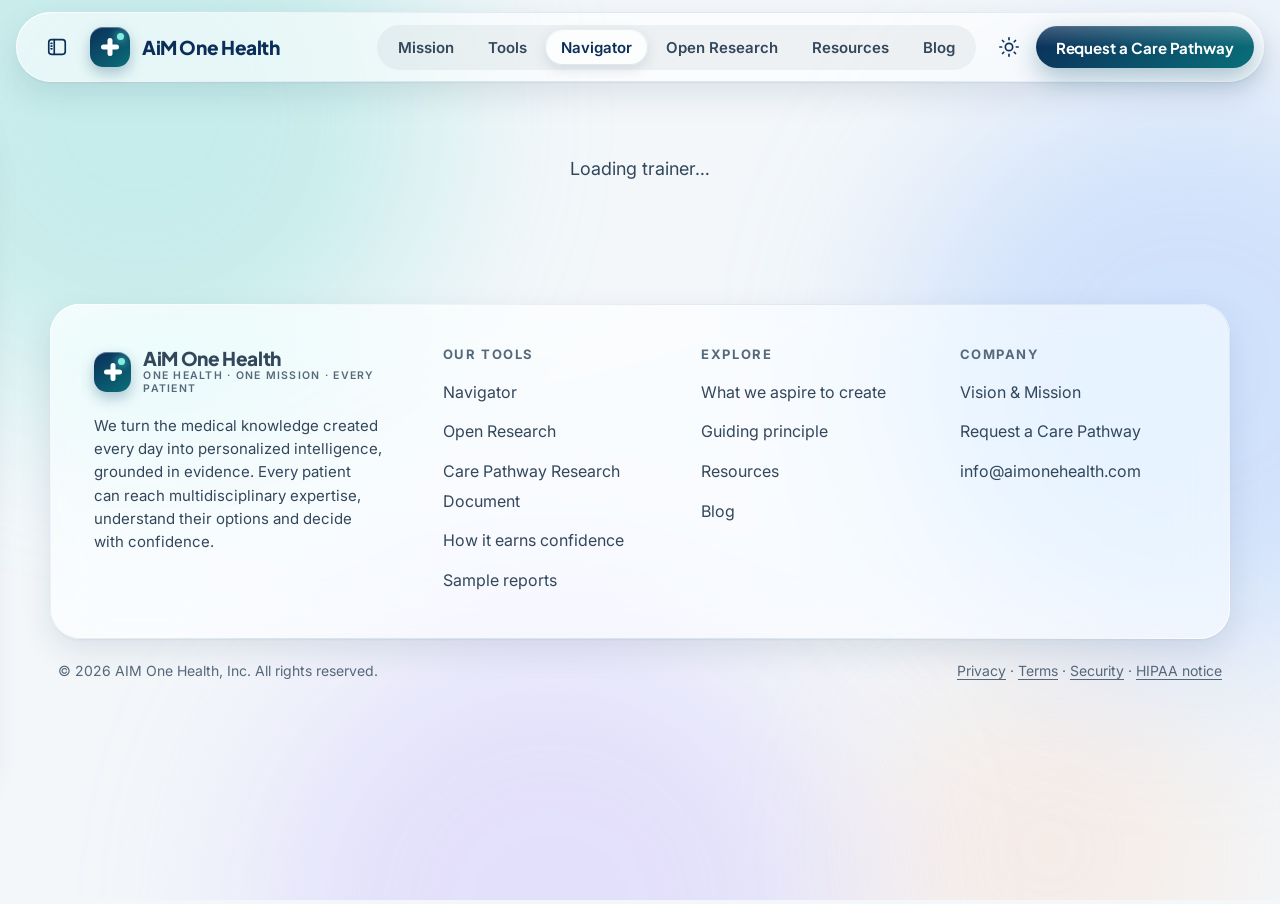
==== trainer.html @ f2af55df "AiM One Health Navigator web app (published build) 62 interactive teaching guides, including a type " ====
<!doctype html>
<html lang="en">
<head>
<meta charset="utf-8">
<meta name="viewport" content="width=device-width, initial-scale=1, viewport-fit=cover">
<link rel="manifest" href="manifest.webmanifest">
<meta name="theme-color" content="#0b2e59">
<meta name="apple-mobile-web-app-capable" content="yes">
<meta name="mobile-web-app-capable" content="yes">
<meta name="apple-mobile-web-app-title" content="AiM">
<meta name="apple-mobile-web-app-status-bar-style" content="default">
<link rel="apple-touch-icon" href="icons/icon-180.png">
<title>Trainer · Oncology Navigator · AiM One Health</title>
<link rel="preconnect" href="https://fonts.googleapis.com"><link rel="preconnect" href="https://fonts.gstatic.com" crossorigin>
<link href="https://fonts.googleapis.com/css2?family=Inter:wght@400;500;600;700&family=Plus+Jakarta+Sans:wght@600;700;800&display=swap" rel="stylesheet">
<link rel="stylesheet" href="site.css">
<script src="flip.js"></script>
<script src="alerts.js"></script>
<style>.t-hero{padding: clamp(44px,6vw,80px) 0 24px}.t-hero h1{font-size: clamp(32px,4.6vw,54px);margin: 14px 0 12px;max-width: 24ch}.t-theme{font: 600 clamp(17px,1.6vw,20px)/1.45 var(--font-head);color: var(--accent)}.t-meta{display: flex;flex-wrap: wrap;gap: 8px;margin-top: 18px}.t-meta .badge{max-width: 100%;white-space: normal;line-height: 1.35;overflow-wrap: anywhere}.t-meta .badge.std{text-transform: none;letter-spacing: 0;font-weight: 600}.t-top{display: grid;grid-template-columns: minmax(0,1fr) auto;gap: 24px;align-items: end}.t-actions{display: flex;flex-wrap: wrap;gap: 10px}.viewsw{display: inline-flex;padding: 4px;border-radius: 999px;background: rgb(13 40 70 / .06)}:root[data-theme='night'] .viewsw{background: rgb(255 255 255 / .06)}.viewsw button{border: 0;cursor: pointer;padding: 10px 18px;border-radius: 999px;font: 600 14.5px/1 var(--font-body);color: var(--ink-2);background: transparent}.viewsw button.on{background: var(--glass-strong);color: var(--brand);box-shadow: var(--shadow),inset 0 1px 0 var(--glass-edge-1)}.t-sec{padding: 0 0 clamp(36px,5vw,56px);scroll-margin-top: 90px}.t-sec>h2{font-size: clamp(25px,2.6vw,32px);margin: 8px 0 8px}.t-sec>.muted{margin-bottom: 18px}.t-nav{position: sticky;top: 92px;z-index: 6;display: flex;gap: 6px;overflow-x: auto;padding: 8px;border-radius: 999px;margin-bottom: 30px;scrollbar-width: none}.t-nav::-webkit-scrollbar{display: none}.t-nav a{flex: none;padding: 9px 16px;border-radius: 999px;font: 600 14.5px/1 var(--font-body);color: var(--ink-2);text-decoration: none}.t-nav a:hover,.t-nav a.on{background: var(--glass-strong);color: var(--brand)}.journey{display: grid;grid-template-columns: repeat(auto-fit,minmax(190px,1fr));gap: 12px}.journey .tile{padding: 20px}.journey .tile b.n{font: 800 13px/1 var(--font-head);color: var(--accent);letter-spacing: .08em;text-transform: uppercase}.journey .tile h3{font-size: 18px}.journey .tile p{font-size: 15px}.wizard{display: grid;grid-template-columns: 260px minmax(0,1fr);gap: 20px}.steps{display: grid;gap: 6px;align-content: start;padding: 12px;border-radius: 24px}.steps button{display: flex;gap: 12px;align-items: center;text-align: left;border: 0;cursor: pointer;padding: 12px 14px;border-radius: 14px;font: 600 15px/1.3 var(--font-body);color: var(--ink-2);background: transparent}.steps button i{flex: none;width: 26px;height: 26px;border-radius: 50%;display: grid;place-items: center;font: 800 12px/1 var(--font-head);font-style: normal;color: var(--accent);background: color-mix(in srgb,var(--accent) 12%,transparent)}.steps button.on{background: var(--glass-strong);color: var(--brand);box-shadow: inset 0 0 0 1px var(--glass-edge-2)}.steps button.on i{color: #fff;background: linear-gradient(135deg,#0b2e59,#0a6f79)}.step-panel{padding: clamp(22px,3vw,32px);border-radius: 26px}.step-panel h3{font-size: 22px;margin-bottom: 4px}.t-fields{display: grid;gap: 20px;margin-top: 18px}.fq label.lbl{display: flex;justify-content: space-between;gap: 10px;font: 600 15.5px/1.3 var(--font-body);color: var(--ink)}.fq label.lbl output{color: var(--accent);font-variant-numeric: tabular-nums}.fq .help{margin-top: 6px;font-size: 14px;color: var(--ink-3);line-height: 1.5}.fq input[type=range]{width: 100%;margin-top: 10px;accent-color: var(--accent)}.seg{display: flex;flex-wrap: wrap;gap: 8px;margin-top: 10px}.seg button{border: 0;cursor: pointer;padding: 9px 14px;border-radius: 12px;font: 600 14px/1.2 var(--font-body);color: var(--ink-2);background: var(--glass-strong);box-shadow: inset 0 0 0 1px var(--glass-edge-2)}.seg button.on{color: #fff;background: var(--brand);box-shadow: none}:root[data-theme='night'] .seg button.on{color: #03141c;background: var(--accent)}.fq select.input{margin-top: 10px}.step-foot{display: flex;justify-content: space-between;gap: 10px;margin-top: 24px}.tabs2{display: flex;flex-wrap: wrap;gap: 8px;margin-bottom: 16px}.legend{display: flex;flex-wrap: wrap;gap: 14px;font-size: 14px;color: var(--ink-2);margin-bottom: 14px}.opts{display: grid;grid-template-columns: repeat(auto-fill,minmax(min(340px,100%),1fr));gap: 14px}.opt{display: flex;flex-direction: column;gap: 10px;padding: 22px;border-radius: 22px}.opt.no{opacity: .55}.opt .head{display: flex;justify-content: space-between;gap: 10px;align-items: flex-start}.opt h3{font-size: 18.5px;line-height: 1.3}.fit{flex: none;font: 700 12px/1 var(--font-body);padding: 6px 10px;border-radius: 999px;white-space: nowrap}.fit.yes{color: var(--ok);background: color-mix(in srgb,var(--ok) 13%,transparent)}.fit.no{color: var(--warm);background: color-mix(in srgb,var(--warm) 12%,transparent)}.fit.maybe{color: var(--ink-2);background: rgb(13 40 70 / .07)}.kv{display: grid;grid-template-columns: auto 1fr;gap: 6px 14px;font-size: 14.5px}.kv dt{color: var(--ink-3);font-weight: 600}.kv dd{margin: 0;color: var(--ink)}.burden{display: inline-flex;gap: 3px;vertical-align: middle}.burden i{width: 9px;height: 9px;border-radius: 50%;background: rgb(13 40 70 / .12)}:root[data-theme='night'] .burden i{background: rgb(255 255 255 / .14)}.burden i.on{background: var(--warm)}.drugs{display: flex;flex-wrap: wrap;gap: 6px}.drugs span{font-size: 12.5px;font-weight: 600;padding: 4px 9px;border-radius: 8px;background: color-mix(in srgb,var(--accent-2) 10%,transparent);color: var(--accent-2)}.outcome{padding: 10px 12px;border-radius: 12px;font-size: 14.5px;background: color-mix(in srgb,var(--accent) 7%,transparent)}.outcome b{color: var(--brand)}.rule{font: 500 12.5px/1.4 ui-monospace,Consolas,monospace;color: var(--ink-3);word-break: break-word}body.patient-view .clin-only{display: none}body:not(.patient-view) .pat-only{display: none}.ms .card ul{margin: 10px 0 0;padding-left: 20px;color: var(--ink-2);font-size: 15px}.ms .card li + li{margin-top: 4px}.ms .when{font: 700 12.5px/1 var(--font-body);letter-spacing: .08em;text-transform: uppercase;color: var(--accent);margin-bottom: 6px;display: block}.trials{display: grid;grid-template-columns: repeat(auto-fill,minmax(min(300px,100%),1fr));gap: 14px}.trial{padding: 20px;border-radius: 20px;display: flex;flex-direction: column;gap: 8px}.trial h3{font-size: 17px;line-height: 1.3}.trial a{font-weight: 700;font-size: 14.5px}.lists{display: grid;grid-template-columns: 1fr 1fr;gap: 16px}.lists .glass{padding: 24px;border-radius: 24px}.lists ol,.lists ul{margin: 12px 0 0;padding-left: 20px;color: var(--ink-2);font-size: 15px}.lists li + li{margin-top: 8px}.lib-tools{display: flex;flex-wrap: wrap;gap: 10px;align-items: center;margin-bottom: 14px}.lib-tools .search{flex: 1;min-width: min(260px,100%)}.lib{display: grid;gap: 8px}.lib a{display: flex;gap: 14px;align-items: baseline;padding: 12px 16px;border-radius: 14px;text-decoration: none;color: var(--ink);background: var(--glass);box-shadow: inset 0 0 0 1px var(--glass-edge-2);font-size: 15px}.lib a span{flex: 0 1 auto;max-width: 34%;font-size: 12px;font-weight: 700;color: var(--ink-3);min-width: 74px;text-transform: uppercase;letter-spacing: .04em;overflow-wrap: anywhere}.t-sec,.opt,.trial,.ms .card,.lists .glass,.step-panel{min-width: 0;overflow-wrap: anywhere}.opt .head h3{min-width: 0}#app{overflow-wrap: anywhere}.t-line{display: flex;align-items: center;gap: 10px;margin-top: 16px;font-size: 14.5px;font-weight: 600;color: var(--ink-2)}.ok-dot{flex: none;width: 9px;height: 9px;border-radius: 50%;background: var(--ok);box-shadow: 0 0 0 4px color-mix(in srgb,var(--ok) 16%,transparent)}.t-disc{margin-top: 6px;font-size: 13.5px;color: var(--ink-3)}.t-actions{display: grid;gap: 10px;justify-items: end}.todo-top{display: flex;flex-wrap: wrap;align-items: center;justify-content: space-between;gap: 14px 28px;margin-bottom: 18px}.todo-top p{margin: 0;flex: 1 1 420px}.todo-prog{display: flex;align-items: center;gap: 12px;font: 600 14px/1 var(--font-body);color: var(--ink-2)}.todo-prog .bar{width: 160px;height: 8px;border-radius: 999px;background: rgb(13 40 70 / .08);overflow: hidden}:root[data-theme='night'] .todo-prog .bar{background: rgb(255 255 255 / .1)}.todo-prog .bar i{display: block;height: 100%;width: 0;border-radius: inherit;background: linear-gradient(90deg,#0a6f79,#2bb3a3);transition: width .35s cubic-bezier(.2,.8,.2,1)}.todo{list-style: none;margin: 0;padding: 0;display: grid;gap: 12px}.todo-step{display: flex;gap: 16px;align-items: flex-start;padding: 18px 20px;border-radius: 22px;transition: opacity .25s}.todo-step.done{opacity: .62}.todo-step.done h3{text-decoration: line-through;text-decoration-thickness: 2px;text-decoration-color: color-mix(in srgb,var(--accent) 60%,transparent)}.todo-check{position: relative;flex: none;margin-top: 2px;cursor: pointer}.todo-check input{position: absolute;opacity: 0;width: 26px;height: 26px;margin: 0;cursor: pointer}.todo-check i{display: grid;place-items: center;width: 26px;height: 26px;border-radius: 9px;box-shadow: inset 0 0 0 2px color-mix(in srgb,var(--accent) 55%,transparent);background: var(--glass-strong);transition: background .2s}.todo-check input:checked + i{background: linear-gradient(135deg,#0a6f79,#2bb3a3);box-shadow: none}.todo-check input:checked + i::after{content: '';width: 7px;height: 13px;margin-top: -3px;border: solid #fff;border-width: 0 2.5px 2.5px 0;transform: rotate(45deg)}.todo-check input:focus-visible + i{outline: 2px solid var(--accent);outline-offset: 3px}.todo-body{flex: 1;min-width: 0}.todo-head{display: flex;align-items: baseline;gap: 10px}.todo-head .num{font: 800 13px/1 var(--font-head);color: var(--accent)}.todo-head h3{margin: 0;font-size: 18px}.todo-meta{display: flex;flex-wrap: wrap;gap: 6px 14px;margin: 6px 0 0;font-size: 14px;color: var(--ink-3)}.todo-meta:empty{display: none}.todo-meta .when{font-weight: 600;color: var(--ink-2)}.todo-step details.more{margin-top: 10px}.todo-cols{display: grid;grid-template-columns: repeat(auto-fit,minmax(240px,1fr));gap: 12px;margin-top: 10px}.todo-cols>div,.todo-info{padding: 12px 16px;border-radius: 16px}.todo-cols h4,.todo-info h4{margin: 0 0 6px;font: 700 13px/1.2 var(--font-body);letter-spacing: .04em;text-transform: uppercase}.todo-cols ol,.todo-cols ul{margin: 0;padding-left: 20px;font-size: 15px}.todo-cols li{margin: 4px 0}.todo-do{background: color-mix(in srgb,#0a8f6a 9%,transparent)}.todo-do h4{color: #0a7f5e}.todo-dont{background: color-mix(in srgb,#c2410c 9%,transparent)}.todo-dont h4{color: #b4400f}:root[data-theme='night'] .todo-do h4{color: #6fe0b8}:root[data-theme='night'] .todo-dont h4{color: #ffab85}.todo-info{margin-top: 12px;background: rgb(13 40 70 / .04)}.todo-info h4{color: var(--ink-2)}.todo-info p{margin: 0;font-size: 15px}:root[data-theme='night'] .todo-info{background: rgb(255 255 255 / .05)}.todo-alerts{display: flex;flex-wrap: wrap;align-items: center;gap: 12px 16px;padding: 14px 18px;margin-bottom: 14px;border-radius: 20px}.todo-alerts-ico{flex: none;width: 38px;height: 38px;border-radius: 12px;display: grid;place-items: center;background: linear-gradient(135deg,#0b2e59,#0a6f79)}.todo-alerts-ico svg,.todo-bell svg{width: 18px;height: 18px;fill: none;stroke: currentColor;stroke-width: 2;stroke-linecap: round;stroke-linejoin: round}.todo-alerts-ico svg{color: #7ef0e2}.todo-alerts p{flex: 1 1 320px;margin: 0;font-size: 14.5px;color: var(--ink-2)}.todo-alerts p b{display: block;color: var(--ink);font-size: 15.5px;margin-bottom: 2px}.todo-alerts-btns{display: flex;flex-wrap: wrap;gap: 8px}.todo-bell{display: inline-flex;align-items: center;gap: 6px;border: 0;cursor: pointer;padding: 5px 11px 5px 9px;border-radius: 999px;font: 600 13px/1.2 var(--font-body);color: var(--ink-2);background: rgb(13 40 70 / .06)}:root[data-theme='night'] .todo-bell{background: rgb(255 255 255 / .07)}.todo-bell:hover{color: var(--accent)}.todo-bell.on{color: #fff;background: linear-gradient(135deg,#0b2e59,#0a6f79)}:root[data-theme='night'] .todo-bell.on{color: #03141c;background: linear-gradient(135deg,#7ef0e2,#8db4ff)}.todo-alert{margin-top: 12px;padding: 14px 16px;border-radius: 16px;background: color-mix(in srgb,var(--accent) 7%,transparent);box-shadow: inset 0 0 0 1px color-mix(in srgb,var(--accent) 20%,transparent)}.todo-alert h4{margin: 0 0 6px;font: 700 14.5px/1.2 var(--font-body)}.todo-alert .small{margin: 0 0 8px}.todo-alert-row{display: grid;grid-template-columns: repeat(auto-fit,minmax(150px,1fr));gap: 10px}.todo-alert-row label{display: grid;gap: 4px;font: 600 13px/1.2 var(--font-body);color: var(--ink-2)}.todo-alert-item{padding: 10px 0;border-top: 1px solid rgb(13 40 70 / .08)}:root[data-theme='night'] .todo-alert-item{border-top-color: rgb(255 255 255 / .08)}.todo-alert-item:first-of-type{border-top: 0;padding-top: 4px}.todo-alert-label{margin: 0 0 6px;font: 600 14px/1.35 var(--font-body);color: var(--ink)}.todo-alert-row{grid-template-columns: repeat(auto-fit,minmax(130px,1fr)) 34px;align-items: end}.todo-alert-x{width: 34px;height: 40px;border: 0;border-radius: 11px;cursor: pointer;color: var(--ink-3);background: transparent;font-size: 15px}.todo-alert-x:hover{color: #c0392b;background: rgb(192 57 43 / .08)}.todo-bell .more{margin-left: 2px;padding: 1px 6px;border-radius: 999px;font-size: 11.5px;background: rgb(255 255 255 / .22)}.todo-alert-btns{display: flex;flex-wrap: wrap;gap: 8px;margin-top: 12px}.todo-src{display: flex;flex-wrap: wrap;align-items: center;gap: 6px;margin: 10px 0 0;font-size: 13px;font-weight: 600;color: var(--ink-3)}.todo-src a{min-width: 24px;height: 24px;padding: 0 7px;border-radius: 8px;display: inline-grid;place-items: center;text-decoration: none;color: var(--accent);background: color-mix(in srgb,var(--accent) 12%,transparent)}.t-nav .n{margin-left: 6px;font-size: 12px;padding: 2px 7px;border-radius: 999px;background: rgb(13 40 70 / .07);color: var(--ink-3)}:root[data-theme='night'] .t-nav .n{background: rgb(255 255 255 / .08)}.t-h3{margin: 30px 0 12px;font-size: 19px}.journey-list{list-style: none;counter-reset: j;margin: 0;padding: 0;display: grid;gap: 0}.journey-list li{counter-increment: j;display: grid;grid-template-columns: 34px 170px minmax(0,1fr);gap: 12px;align-items: baseline;padding: 12px 0;border-top: 1px solid var(--line)}.journey-list li::before{content: counter(j);font: 800 13px/1 var(--font-head);color: var(--accent)}.journey-list b{font-weight: 700;color: var(--ink)}.journey-list span{color: var(--ink-2)}.more-group{margin-top: 22px;display: grid;gap: 4px}.more-group .lists{margin-top: 4px}.lists h4{font-size: 16px}.t-next{margin-top: 30px}.steps{padding: 0}.opt-line{display: flex;flex-wrap: wrap;gap: 6px 16px;font-size: 14px;color: var(--ink-2);text-transform: capitalize}.opt .more{margin-top: 2px}.opt .more>summary{font-size: 14px}.trial-list{display: grid}.trial-row{display: grid;grid-template-columns: minmax(0,1fr) auto auto;gap: 8px 18px;align-items: center;padding: 16px 0;border-top: 1px solid var(--line)}.trial-row b{display: block;font-size: 16px}.trial-row a{font-weight: 700;font-size: 14.5px;white-space: nowrap}.kv-wide{grid-template-columns: minmax(120px,220px) minmax(0,1fr);gap: 10px 20px}@media (max-width: 640px){.journey-list li{grid-template-columns: 26px minmax(0,1fr)}.journey-list li span{grid-column: 2}.trial-row{grid-template-columns: minmax(0,1fr) auto}.trial-row a{grid-column: 1 / -1}.t-actions{justify-items: start}}@media (max-width: 640px){.lib a{flex-direction: column;gap: 4px}.lib a span{max-width: none}.fit{white-space: normal}}.lib a:hover{color: var(--accent)}.help-row{display: grid;grid-template-columns: repeat(auto-fit,minmax(200px,1fr));gap: 12px}.loading{padding: 80px 0;text-align: center;color: var(--ink-2)}@media (max-width: 980px){.t-top,.wizard,.lists{grid-template-columns: minmax(0,1fr)}.steps{grid-auto-flow: column;overflow-x: auto}.steps button{white-space: nowrap}.t-nav{top: 84px}}@media print{.site-head,.rail,.mock-note,.t-nav,.notice,.site-foot,.t-actions{display: none !important}.glass{box-shadow: none !important;background: #fff !important}}</style>
</head>
<body data-page="navigator.html">
<main id="main"><div class="loading" id="loading">Loading trainer…</div><div id="app" hidden></div></main>
<script src="site.js"></script>
<script>
(() => {
const esc = (s) => String(s ?? '').replace(/[&<>"']/g, (c) => ({ '&': '&amp;', '<': '&lt;', '>': '&gt;', '"': '&quot;', "'": '&#39;' })[c]);
const title = (c) => c.toLowerCase().replace(/(^|[\s&,/-]+)(\w)/g, (m) => m.toUpperCase()).replace(/\bGi\b/, 'GI').replace(/\bGu\b/, 'GU').replace(/\bCns\b/, 'CNS');
const page = new URLSearchParams(location.search).get('t') || 'gbm';
const app = document.getElementById('app');
function evaluate(expr, vals) {
if (!expr) return true;
const toks = String(expr).match(/\s*(\|\||&&|==|!=|<=|>=|<|>|\(|\)|'[^']*'|"[^"]*"|-?\d+(?:\.\d+)?|[A-Za-z_][\w.]*)\s*/g);
if (!toks || toks.join('').replace(/\s/g, '') !== String(expr).replace(/\s/g, '')) return null;
const t = toks.map((x) => x.trim());
let i = 0;
const peek = () => t[i], next = () => t[i++];
const value = () => {
const x = next();
if (x === '(') { const v = or(); next(); return { v }; }
if (x === 'true' || x === 'false') return { v: x === 'true' };
if (/^['"]/.test(x)) return { lit: x.slice(1, -1) };
if (/^-?\d/.test(x)) return { lit: Number(x) };
return { ref: x };
};
const cmp = () => {
const a = value();
if (['==', '!=', '<', '<=', '>', '>='].includes(peek())) {
const op = next(), b = value();
const get = (o) => (o.ref !== undefined ? (o.ref in vals ? vals[o.ref] : undefined) : o.lit);
const x = get(a), y = get(b);
if (x === undefined || y === undefined) return null;
const n = (q) => (typeof q === 'number' ? q : isNaN(Number(q)) ? q : Number(q));
switch (op) {
case '==': return String(x) === String(y);
case '!=': return String(x) !== String(y);
case '<': return n(x) < n(y);
case '<=': return n(x) <= n(y);
case '>': return n(x) > n(y);
case '>=': return n(x) >= n(y);
}
}
if (a.v !== undefined) return a.v;
if (a.ref !== undefined) return a.ref in vals ? Boolean(vals[a.ref]) : null;
return Boolean(a.lit);
};
const and = () => { let r = cmp(); while (peek() === '&&') { next(); const b = cmp(); r = r === false || b === false ? false : r === null || b === null ? null : true; } return r; };
const or = () => { let r = and(); while (peek() === '||') { next(); const b = and(); r = r === true || b === true ? true : r === null || b === null ? null : false; } return r; };
try { const r = or(); return i === t.length ? r : null; } catch { return null; }
}
fetch(`trainers/${encodeURIComponent(page)}.json`).then((r) => { if (!r.ok) throw new Error(); return r.json(); }).then(render).catch(() => {
document.getElementById('loading').innerHTML = 'This trainer could not be loaded. <a href="navigator.html">Back to the Navigator</a>';
});
function render(d) {
const nav = `${d.specialty || 'Oncology'} Navigator`;
document.title = `${d.name} · ${nav} · AiM One Health`;
const groups = Object.entries(d.inputs).filter(([, l]) => l.length);
const vals = {};
groups.forEach(([, l]) => l.forEach((f) => { vals[f.id] = f.def ?? (f.options ? f.options[0] : f.min ?? null); }));
const settings = Object.keys(d.arms);
let step = 0, setting = settings[0];
const pretty = (s) => String(s).replace(/_/g, ' ');
const todo = Array.isArray(d.todo) && d.todo.length ? d.todo
: d.milestones.map((m) => ({ title: m.title, timing: m.window || '', details: m.trigger || '', how: m.review || [], howLabel: 'What the team reviews' }));
const short = (s, n) => (String(s).length > n ? String(s).slice(0, n).replace(/\s+\S*$/, '') + '…' : String(s));
app.innerHTML = `
<section class="t-hero"><div class="wrap">
<nav class="crumbs" aria-label="Breadcrumb"><a href="navigator.html">${esc(nav)}</a><span>›</span><span>${esc(title(d.category))}</span></nav>
<div class="t-top" style="margin-top:18px">
<div>
<h1>${esc(d.name)}</h1>
<p class="t-theme">${esc(d.theme)}</p>
<p class="t-line"><span class="ok-dot"></span>Quality gate passed · ${d.props} properties · ${esc(d.meta.version)} · verified ${esc(d.meta.verified)}</p>
<p class="t-disc">${esc(d.meta.disclaimer || 'Synthetic patient. Training only. Not medical advice.')}</p>
</div>
<div class="t-actions">
<div class="viewsw" role="tablist" aria-label="View"><button class="on" data-view="clin" role="tab">Clinician</button><button data-view="pat" role="tab">Patient &amp; caregiver</button></div>
<div style="display:flex;gap:8px;flex-wrap:wrap">${d.specialty ? '' : `<a class="btn primary sm inline" href="https://nav.onconavigator.ai/${esc(d.page)}.html">Open live trainer ↗</a>`}<button class="btn ghost sm inline" id="print">Print</button></div>
</div>
</div>
</div></section>
<div class="wrap">
<nav class="t-nav glass strong" id="tnav" role="tablist" aria-label="Trainer sections">
<a href="#overview" class="on" role="tab">Overview</a><a href="#case" role="tab">Your case</a><a href="#options" role="tab">Options <span class="n">${Object.values(d.arms).flat().length}</span></a><a href="#road" role="tab">The road ahead</a><a href="#todo" role="tab">To-do <span class="n">${todo.length}</span></a><a href="#trials" role="tab">Trials <span class="n">${d.trials.length}</span></a><a href="#library" role="tab">Sources <span class="n">${d.refs.length}</span></a>
</nav>
<section class="t-sec" id="overview">
<p class="lead read">${esc(d.meta.summary || '')}</p>
<p class="small muted" style="margin-top:12px">${esc(d.meta.condition || '')}${d.meta.classification ? ` · Classified by ${esc(short(d.meta.classification, 90))}` : ''}${d.meta.response ? ` · Response by ${esc(short(d.meta.response, 90))}` : ''}</p>
${d.stages.length ? `<h3 class="t-h3">The decision journey</h3><ol class="journey-list">${d.stages.map((s) => `<li><b>${esc(s.label)}</b><span>${esc(s.question)}</span></li>`).join('')}</ol>` : ''}
<div class="more-group">
${d.meta.population && d.meta.population.length > 140 ? `<details class="more"><summary>Who this trainer covers</summary><p class="small muted">${esc(d.meta.population)}</p></details>` : ''}
<details class="more"><summary>Rules this trainer never breaks (${d.honesty.length + d.gates.length})</summary>
<div class="lists"><div><h4>Honesty rules</h4><ol>${d.honesty.map((h) => `<li>${esc(h)}</li>`).join('')}</ol></div><div><h4>Safety gates</h4><ul>${d.gates.map((g) => `<li>${esc(g)}</li>`).join('')}</ul>${d.care.length ? `<h4 style="margin-top:18px">Where care has to happen</h4><ul>${d.care.map((c) => `<li>${esc(c)}</li>`).join('')}</ul>` : ''}</div></div>
</details>
</div>
<div class="t-next"><button class="btn primary inline" data-go="case">Describe the case <span class="arrow">→</span></button></div>
</section>
<section class="t-sec" id="case" hidden>
<p class="muted read" style="margin-bottom:18px">Step through the details. Each option shows whether it fits the case, using the trainer's own eligibility rules.</p>
<div class="wizard">
<div class="steps" id="steps">${groups.map(([g], i) => `<button data-s="${i}"><i>${i + 1}</i>${esc(g)}</button>`).join('')}</div>
<div class="step-panel glass bloom" id="panel"></div>
</div>
</section>
<section class="t-sec" id="options" hidden>
<p class="muted read clin-only" style="margin-bottom:16px">${d.specialty ? 'Sorted by whether they fit the case you entered under Your case.' : 'The live trainer ranks these for the case. Here they're sorted by whether they fit what you entered.'}</p>
<p class="muted read pat-only" style="margin-bottom:16px">Paths a care team might discuss. “Fits” means the details you entered meet that option's basic requirements. It is not a recommendation.</p>
${settings.length > 1 ? `<div class="tabs2 chips" id="settings">${settings.map((s) => `<button class="chip${s === setting ? ' on' : ''}" data-set="${esc(s)}">${esc(s)} <span class="n">${d.arms[s].length}</span></button>`).join('')}</div>` : ''}
<div class="opts" id="opts"></div>
</section>
<section class="t-sec ms" id="road" hidden>
<div class="thread">${d.milestones.map((m, i) => `<div class="step"><span class="num">${i + 1}</span><div class="card glass"><span class="when">${esc(m.window || m.id)}</span><h3>${esc(m.title)}</h3>${m.trigger ? `<p>${esc(m.trigger)}</p>` : ''}${m.review.length ? `<details class="more"><summary>What the team reviews</summary><ul>${m.review.map((r) => `<li>${esc(r)}</li>`).join('')}</ul></details>` : ''}</div></div>`).join('') || '<p class="muted">No milestones in this trainer.</p>'}</div>
${d.surveillance.length ? `<h3 class="t-h3">Follow-up schedule</h3><dl class="kv kv-wide">${d.surveillance.map((s) => `<dt>${esc(s.phase)}</dt><dd>${esc(s.cadence)}</dd>`).join('')}</dl>` : ''}
</section>
<section class="t-sec" id="todo" hidden>
<div class="todo-top">
<p class="muted read">${d.todo ? 'Step by step: what to do, when, how to do it, and what not to do. Tick steps off as you go; your ticks stay on this device.' : 'The key steps from this guide&#39;s road ahead, in order. A fuller to-do list with how-tos and what not to do is being written for this guide.'}</p>
<div class="todo-prog" aria-live="polite"><div class="bar"><i id="todoBar"></i></div><span id="todoCount"></span></div>
</div>
<div class="todo-alerts glass" id="todoAlerts"></div>
<ol class="todo" id="todoList"></ol>
<p class="small muted" style="margin-top:18px">Teaching guide, not medical advice. Your own care team decides what's right for you.</p>
</section>
<section class="t-sec" id="trials" hidden>
<div class="trial-list">${d.trials.map((t) => `<div class="trial-row"><div><b>${esc(t.name)}</b><span class="small muted">${[t.phase ? 'Phase ' + esc(t.phase) : '', t.setting ? esc(pretty(t.setting)) : ''].filter(Boolean).join(' · ')}</span></div><span class="fit ${t.closed ? 'no' : 'yes'}">${t.closed ? 'Closed' : esc(short(t.status || 'Open', 24))}</span>${t.nct ? `<a href="https://clinicaltrials.gov/study/${esc(t.nct)}">${esc(t.nct)} ↗</a>` : '<span></span>'}</div>`).join('') || '<p class="muted">No trials listed.</p>'}</div>
</section>
<section class="t-sec" id="library" hidden>
<div class="lib-tools"><label class="search"><svg viewBox="0 0 24 24"><circle cx="11" cy="11" r="7"/><path d="M20 20l-4-4"/></svg><input class="input" id="libq" placeholder="Search ${d.refs.length} sources" aria-label="Search sources"></label><div class="chips" id="libg"></div></div>
<div class="lib" id="lib"></div>
</section>
</div>`;
document.querySelectorAll('#app [data-ico]').forEach((el) => (el.innerHTML = window.aimIcon(el.dataset.ico)));
document.getElementById('loading').hidden = true;
app.hidden = false;
app.querySelectorAll('.viewsw button').forEach((b) => (b.onclick = () => {
app.querySelectorAll('.viewsw button').forEach((x) => x.classList.toggle('on', x === b));
document.body.classList.toggle('patient-view', b.dataset.view === 'pat');
drawStep();
}));
const panel = document.getElementById('panel');
const drawStep = () => {
const [g, fields] = groups[step];
app.querySelectorAll('#steps button').forEach((b, i) => b.classList.toggle('on', i === step));
const pat = document.body.classList.contains('patient-view');
panel.innerHTML = `<span class="tiny">Step ${step + 1} of ${groups.length}</span><h3>${esc(g)}</h3>
<div class="t-fields">${fields.map((f) => {
const help = pat ? f.helpPatient || f.help : f.help;
const lbl = esc(f.label.replace(/^\w/, (c) => c.toUpperCase()));
if (f.type === 'range' || f.control === 'slider') return `<div class="fq"><label class="lbl" for="f-${f.id}">${lbl}<output>${esc(vals[f.id])}${f.unit ? ' ' + esc(f.unit) : ''}</output></label><input type="range" id="f-${f.id}" data-f="${f.id}" min="${f.min ?? 0}" max="${f.max ?? 100}" value="${esc(vals[f.id])}">${help ? `<p class="help">${esc(help)}</p>` : ''}</div>`;
if (f.options && f.options.length > 6) return `<div class="fq"><label class="lbl" for="f-${f.id}">${lbl}</label><select class="input" id="f-${f.id}" data-f="${f.id}">${f.options.map((o) => `<option${String(vals[f.id]) === o ? ' selected' : ''} value="${esc(o)}">${esc(pretty(o))}</option>`).join('')}</select>${help ? `<p class="help">${esc(help)}</p>` : ''}</div>`;
if (f.options) return `<div class="fq"><span class="lbl" style="display:block;font:600 15.5px/1.3 var(--font-body)">${lbl}</span><div class="seg" role="radiogroup">${f.options.map((o) => `<button role="radio" aria-checked="${String(vals[f.id]) === o}" class="${String(vals[f.id]) === o ? 'on' : ''}" data-f="${f.id}" data-v="${esc(o)}">${esc(pretty(o))}</button>`).join('')}</div>${help ? `<p class="help">${esc(help)}</p>` : ''}</div>`;
return `<div class="fq"><span class="lbl" style="display:block;font:600 15.5px/1.3 var(--font-body)">${lbl}</span><div class="seg">${['no', 'yes'].map((o) => `<button class="${String(vals[f.id]) === o || (o === 'yes' && vals[f.id] === true) ? 'on' : ''}" data-f="${f.id}" data-v="${o}">${o}</button>`).join('')}</div>${help ? `<p class="help">${esc(help)}</p>` : ''}</div>`;
}).join('')}</div>
<div class="step-foot"><button class="btn ghost sm inline" id="prev"${step === 0 ? ' disabled' : ''}>← Back</button><button class="btn primary sm inline" id="nextb">${step === groups.length - 1 ? 'See the options ↓' : 'Next section →'}</button></div>`;
panel.querySelectorAll('input[type=range]').forEach((r) => (r.oninput = () => {
vals[r.dataset.f] = Number(r.value);
const f = fields.find((x) => x.id === r.dataset.f);
r.previousElementSibling.querySelector('output').textContent = r.value + (f?.unit ? ' ' + f.unit : '');
drawOpts();
}));
panel.querySelectorAll('select[data-f]').forEach((s) => (s.onchange = () => { vals[s.dataset.f] = s.value; drawOpts(); }));
panel.querySelectorAll('.seg button').forEach((b) => (b.onclick = () => { vals[b.dataset.f] = b.dataset.v; b.parentElement.querySelectorAll('button').forEach((x) => { x.classList.toggle('on', x === b); x.setAttribute('aria-checked', String(x === b)); }); drawOpts(); }));
document.getElementById('prev').onclick = () => { step = Math.max(0, step - 1); drawStep(); };
document.getElementById('nextb').onclick = () => { if (step < groups.length - 1) { step++; drawStep(); } else showTab('options'); };
};
app.querySelectorAll('#steps button').forEach((b) => (b.onclick = () => { step = Number(b.dataset.s); drawStep(); }));
const drawOpts = () => {
const list = d.arms[setting].map((a) => ({ a, fit: evaluate(a.eligibility, vals) }));
list.sort((x, y) => (y.fit === true) - (x.fit === true) || (x.fit === false) - (y.fit === false));
document.getElementById('opts').innerHTML = list.map(({ a, fit }) => `
<article class="opt glass${fit === false ? ' no' : ''}">
<div class="head"><h3>${esc(a.name)}</h3><span class="fit ${fit === true ? 'yes' : fit === false ? 'no' : 'maybe'}">${fit === true ? 'Fits' : fit === false ? "Doesn't fit" : 'Depends'}</span></div>
<p class="opt-line">${a.intent ? `<span>${esc(pretty(a.intent))}</span>` : ''}${a.burden != null ? `<span>Burden <span class="burden" aria-label="Burden ${a.burden} of 5">${[1, 2, 3, 4, 5].map((n) => `<i class="${n <= a.burden ? 'on' : ''}"></i>`).join('')}</span></span>` : ''}</p>
${a.patient ? `<p class="small muted pat-only">${esc(a.patient)}</p>` : ''}
<details class="more"><summary>Details</summary>
<dl class="kv">
${a.guideline ? `<dt>Guideline</dt><dd>${esc(a.guideline)}</dd>` : ''}
${a.evidence ? `<dt>Evidence</dt><dd>${esc(a.evidence)}</dd>` : ''}
${a.toxicity ? `<dt>Side effects</dt><dd>${esc(a.toxicity)}</dd>` : ''}
${a.outcome && a.outcome.value != null ? `<dt>${esc(pretty(a.outcome.type || 'outcome'))}</dt><dd>${esc(a.outcome.value)} <span class="tiny">· teaching model</span></dd>` : ''}
${a.drugs.length ? `<dt>Treatments</dt><dd>${a.drugs.map((x) => esc(x)).join(', ')}</dd>` : ''}
${a.eligibility && a.eligibility !== 'true' ? `<dt>Requires</dt><dd class="rule">${esc(a.eligibility)}</dd>` : ''}
</dl>
</details>
</article>`).join('');
};
const st = document.getElementById('settings');
if (st) st.onclick = (e) => { const b = e.target.closest('[data-set]'); if (!b) return; setting = b.dataset.set; st.querySelectorAll('.chip').forEach((x) => x.classList.toggle('on', x === b)); drawOpts(); };
const todoKey = 'aim.todo.' + d.page;
let done = {};
try { done = JSON.parse(localStorage.getItem(todoKey) || '{}') || {}; } catch {}
const AL = window.aimAlerts;
let alerts = AL.load(d.page), editing = -1, draft = [];
const BELL = '<svg viewBox="0 0 24 24" aria-hidden="true"><path d="M6 16V11a6 6 0 0 1 12 0v5l1.5 2h-15z"/><path d="M10 20a2 2 0 0 0 4 0"/></svg>';
const isDesk = Boolean(window.aimDesk?.alerts);
const ensureStart = () => { let s = AL.startDate(d.page); if (!s) { s = AL.ymd(new Date()); AL.setStartDate(d.page, s); } return s; };
const bell = (t, i) => {
const list = alerts[i] || [];
if (!list.length) return `<button type="button" class="todo-bell" data-bell="${i}">${BELL}Remind me</button>`;
const soon = list.map((a) => ({ a, n: AL.next(a) })).filter((x) => x.n).sort((x, y) => x.n - y.n)[0];
const text = soon ? esc(AL.fmt(soon.n)) + (soon.a.repeat !== 'none' ? ' · ' + esc(AL.repeatLabel(soon.a.repeat).toLowerCase()) : '') : 'Reminders passed';
return `<button type="button" class="todo-bell on" data-bell="${i}" title="Change reminders">${BELL}${text}${list.length > 1 ? ` <span class="more">+${list.length - 1}</span>` : ''}</button>`;
};
const row = (a, k) => `<div class="todo-alert-item" data-k="${k}">
${a.label ? `<p class="todo-alert-label">${esc(a.label)}</p>` : ''}
<div class="todo-alert-row">
<label>Date<input class="input" type="date" name="date" value="${esc(a.date)}"></label>
<label>Time<input class="input" type="time" name="time" value="${esc(a.time)}"></label>
<label>Repeats<select class="input" name="repeat">${AL.REPEATS.map(([v, l]) => `<option value="${v}"${v === a.repeat ? ' selected' : ''}>${l}</option>`).join('')}</select></label>
<button type="button" class="todo-alert-x" data-act="del" aria-label="Remove this reminder" title="Remove this reminder">✕</button>
</div>
</div>`;
const editor = (t, i) => `<div class="todo-alert" data-ed="${i}">
<h4>Reminders for this step</h4>
${draft.map(row).join('') || '<p class="small muted">No reminders yet.</p>'}
<div class="todo-alert-btns">
<button type="button" class="btn primary sm inline" data-act="save">Save</button>
<button type="button" class="btn ghost sm inline" data-act="add">+ Add a reminder</button>
${(t.alerts || []).length ? `<button type="button" class="btn ghost sm inline" data-act="suggest">Use the suggested ones (${t.alerts.length})</button>` : ''}
<button type="button" class="btn ghost sm inline" data-act="cal">Add to calendar</button>
<button type="button" class="btn ghost sm inline" data-act="cancel">Cancel</button>
</div>
${(t.alerts || []).length ? '<p class="small muted" style="margin:10px 0 0">Suggested timings follow the guide\'s sources where they give one; times of day are only suggestions.</p>' : ''}
</div>`;
const flat = (only) => Object.entries(alerts).filter(([i]) => only == null || Number(i) === only)
.flatMap(([i, list]) => list.map((a, k) => ({ page: d.page, i: Number(i), k, title: todo[i]?.title || 'To-do step', ...a })));
const persist = () => { AL.save(d.page, d.name, alerts, todo); };
const drawAlertBar = () => {
const n = flat().length, sugg = todo.filter((t) => (t.alerts || []).length).length;
document.getElementById('todoAlerts').innerHTML = `
<span class="todo-alerts-ico">${BELL}</span>
<p><b>${n ? `${n} reminder${n > 1 ? 's' : ''} set` : 'Reminders'}</b><span>${isDesk ? 'This app pops up a notification when one is due (keep it open or in the tray). ' : ''}Add them to your phone's calendar and your phone and Apple Watch or Android watch will alert you too.</span></p>
<div class="todo-alerts-btns">
${sugg ? `<button type="button" class="btn ghost sm inline" id="alSuggest">Set all suggested reminders</button>` : ''}
${n ? '<button type="button" class="btn ghost sm inline" id="alClear">Clear all</button>' : ''}
<button type="button" class="btn primary sm inline" id="alCal"${n ? '' : ' disabled'}>Add all to calendar</button>
</div>`;
document.getElementById('alCal').onclick = () => AL.download(AL.ics(flat(), d.name), `${d.page}-reminders.ics`);
const sb = document.getElementById('alSuggest');
if (sb) sb.onclick = () => {
const start = ensureStart();
todo.forEach((t, i) => { if ((t.alerts || []).length && !(alerts[i] || []).length) alerts[i] = AL.suggestAll(t, start); });
persist(); drawTodo();
};
const cb = document.getElementById('alClear');
if (cb) cb.onclick = () => { if (!confirm('Remove all reminders for this guide?')) return; alerts = {}; persist(); drawTodo(); };
};
const readDraft = (box) => box.querySelectorAll('.todo-alert-item').forEach((el) => {
const a = draft[Number(el.dataset.k)]; if (!a) return;
a.date = el.querySelector('[name=date]').value; a.time = el.querySelector('[name=time]').value; a.repeat = el.querySelector('[name=repeat]').value;
});
document.getElementById('todoList').addEventListener('click', (e) => {
const b = e.target.closest('[data-bell]');
if (b) {
const i = Number(b.dataset.bell);
if (editing === i) { editing = -1; } else {
editing = i;
draft = (alerts[i] || []).map((a) => ({ ...a }));
if (!draft.length) draft = (todo[i].alerts || []).length ? AL.suggestAll(todo[i], AL.startDate(d.page)) : [AL.suggest(todo[i], null)];
}
drawTodo(); return;
}
const act = e.target.closest('[data-act]'); if (!act) return;
const box = act.closest('[data-ed]'), i = Number(box.dataset.ed);
readDraft(box);
const ok = draft.filter((a) => a.date && a.time);
switch (act.dataset.act) {
case 'add': draft.push(AL.suggest({}, null)); break;
case 'del': draft.splice(Number(act.closest('[data-k]').dataset.k), 1); break;
case 'suggest': draft = AL.suggestAll(todo[i], ensureStart()); break;
case 'cal': if (ok.length) AL.download(AL.ics(ok.map((a, k) => ({ page: d.page, i, k, title: todo[i].title, ...a })), d.name), `${d.page}-step-${i + 1}.ics`); return;
case 'save': if (ok.length) { alerts[i] = ok; ensureStart(); } else delete alerts[i]; persist(); editing = -1; break;
case 'cancel': editing = -1; break;
}
drawTodo();
});
const drawTodo = () => {
drawAlertBar();
const n = todo.filter((_, i) => done[i]).length;
document.getElementById('todoBar').style.width = (todo.length ? (n / todo.length) * 100 : 0) + '%';
document.getElementById('todoCount').textContent = `${n} of ${todo.length} done`;
const srcs = (t) => (t.refs || []).filter((r) => d.refs[r - 1]);
document.getElementById('todoList').innerHTML = todo.map((t, i) => `
<li class="todo-step glass${done[i] ? ' done' : ''}">
<label class="todo-check"><input type="checkbox" data-i="${i}"${done[i] ? ' checked' : ''} aria-label="Mark step ${i + 1} done"><i></i></label>
<div class="todo-body">
<div class="todo-head"><span class="num">${i + 1}</span><h3>${esc(t.title)}</h3></div>
<p class="todo-meta">${t.timing ? `<span class="when">⏱ ${esc(t.timing)}</span>` : ''}${t.who ? `<span>${esc(t.who)}</span>` : ''}${bell(t, i)}</p>
${editing === i ? editor(t, i) : ''}
${(t.how || []).length || (t.avoid || []).length || t.details ? `<details class="more"${i === 0 && !done[i] ? ' open' : ''}><summary>${t.howLabel ? 'Details' : 'How to do it'}</summary>
<div class="todo-cols">
${(t.how || []).length ? `<div class="todo-do"><h4>${esc(t.howLabel || 'Do')}</h4><ol>${t.how.map((h) => `<li>${esc(h)}</li>`).join('')}</ol></div>` : ''}
${(t.avoid || []).length ? `<div class="todo-dont"><h4>Don't</h4><ul>${t.avoid.map((h) => `<li>${esc(h)}</li>`).join('')}</ul></div>` : ''}
</div>
${t.details ? `<div class="todo-info"><h4>Good to know</h4><p>${esc(t.details)}</p></div>` : ''}
${srcs(t).length ? `<p class="todo-src">Sources ${srcs(t).map((r) => `<a href="${esc(d.refs[r - 1].url)}" title="${esc(d.refs[r - 1].label)}">${r}</a>`).join('')}</p>` : ''}
</details>` : ''}
</div>
</li>`).join('') || '<p class="muted">No steps in this guide yet.</p>';
};
document.getElementById('todoList').onchange = (e) => {
const i = e.target.dataset.i; if (i == null) return;
if (e.target.checked) done[i] = 1; else delete done[i];
try { localStorage.setItem(todoKey, JSON.stringify(done)); } catch {}
drawTodo();
};
const libGroups = ['All', ...new Set(d.refs.map((r) => r.group).filter(Boolean))];
let lg = 'All';
const libg = document.getElementById('libg');
libg.innerHTML = libGroups.map((g) => `<button class="chip${g === 'All' ? ' on' : ''}" data-g="${esc(g)}">${esc(pretty(g))}</button>`).join('');
const drawLib = () => {
const q = document.getElementById('libq').value.trim().toLowerCase();
const list = d.refs.filter((r) => (lg === 'All' || r.group === lg) && (!q || `${r.label} ${r.src}`.toLowerCase().includes(q)));
document.getElementById('lib').innerHTML = list.map((r) => `<a href="${esc(r.url)}"><span>${esc(r.src || r.group || '')}</span>${esc(r.label)}</a>`).join('') || '<p class="muted">No sources match.</p>';
};
libg.onclick = (e) => { const b = e.target.closest('[data-g]'); if (!b) return; lg = b.dataset.g; libg.querySelectorAll('.chip').forEach((x) => x.classList.toggle('on', x === b)); drawLib(); };
document.getElementById('libq').oninput = drawLib;
document.getElementById('print').onclick = () => print();
const navLinks = [...document.querySelectorAll('#tnav a')];
function showTab(id) {
document.querySelectorAll('.t-sec[id]').forEach((s) => (s.hidden = s.id !== id));
navLinks.forEach((a) => { const on = a.getAttribute('href') === '#' + id; a.classList.toggle('on', on); a.setAttribute('aria-selected', String(on)); });
history.replaceState(null, '', '#' + id);
const nav = document.getElementById('tnav');
if (nav.getBoundingClientRect().top < 0 || scrollY > nav.offsetTop) scrollTo({ top: nav.offsetTop - 100, behavior: 'smooth' });
}
navLinks.forEach((a) => (a.onclick = (e) => { e.preventDefault(); showTab(a.getAttribute('href').slice(1)); }));
app.querySelectorAll('[data-go]').forEach((b) => (b.onclick = () => showTab(b.dataset.go)));
const startTab = location.hash.slice(1);
if (startTab && document.getElementById(startTab)?.classList.contains('t-sec')) showTab(startTab);
drawStep();
drawOpts();
drawLib();
drawTodo();
window.aimAsk?.attach({ data: d, getCase: () => ({ ...vals }), getSetting: () => setting,
getView: () => (app.querySelector('.viewsw button.on')?.dataset.view === 'pat' ? 'pat' : 'clin') });
}
})();
</script>
</body>
</html>
---- site.css ----
:root{--ink: #0d1b2a;--ink-2: #33475b;--ink-3: #56697c;--brand: #0b2e59;--accent: #0a6f79;--accent-2: #2563c9;--warm: #c2562b;--ok: #0e7a4f;--page: #f3f7fa;--glass: rgb(255 255 255 / .58);--glass-strong: rgb(255 255 255 / .78);--glass-edge-1: rgb(255 255 255 / .95);--glass-edge-2: rgb(160 190 215 / .35);--shadow: 0 1px 2px rgb(13 40 70 / .06),0 12px 32px rgb(13 40 70 / .10);--shadow-lift: 0 2px 4px rgb(13 40 70 / .06),0 22px 48px rgb(13 40 70 / .16);--field-a: #6fd8cf;--field-b: #8db8ff;--field-c: #c5b4ff;--field-d: #ffc9a8;--field-opacity: .55;--thread: linear-gradient(180deg,#19b3b0,#3b7cf0);--thread-x: linear-gradient(90deg,#19b3b0,#3b7cf0);--r-lg: 26px;--r-md: 18px;--r-sm: 12px;--font-head: 'Plus Jakarta Sans','Segoe UI',system-ui,sans-serif;--font-body: 'Inter','Segoe UI',system-ui,sans-serif;color-scheme: light}:root[data-theme='night']{--ink: #e8f1fa;--ink-2: #b7c7d8;--ink-3: #93a7bb;--brand: #f2f7fc;--accent: #5fe0d2;--accent-2: #8db4ff;--warm: #ffa37a;--ok: #6be3a8;--page: #050d17;--glass: rgb(255 255 255 / .055);--glass-strong: rgb(255 255 255 / .09);--glass-edge-1: rgb(255 255 255 / .28);--glass-edge-2: rgb(255 255 255 / .05);--shadow: 0 1px 2px rgb(0 0 0 / .3),0 14px 36px rgb(0 0 0 / .35);--shadow-lift: 0 2px 4px rgb(0 0 0 / .3),0 24px 52px rgb(0 0 0 / .5);--field-opacity: .32;color-scheme: dark}*{box-sizing: border-box}[hidden]{display: none !important}html{scroll-behavior: smooth;-webkit-text-size-adjust: 100%}body{margin: 0;min-height: 100vh;background: var(--page);color: var(--ink);font: 400 18px/1.65 var(--font-body);-webkit-font-smoothing: antialiased;transition: background-color .4s}h1,h2,h3,h4{font-family: var(--font-head);color: var(--brand);margin: 0;letter-spacing: -.025em;line-height: 1.12;text-wrap: balance}h1{font-size: clamp(40px,6vw,72px);font-weight: 800}h2{font-size: clamp(30px,3.8vw,46px);font-weight: 800}h3{font-size: 22px;font-weight: 700;letter-spacing: -.015em}h4{font-size: 18px;font-weight: 700;letter-spacing: -.01em}p{margin: 0;text-wrap: pretty}a{color: var(--accent);text-underline-offset: 3px}img,svg{display: block}button,input,select,textarea{font: inherit;color: inherit}:focus-visible{outline: 3px solid var(--accent-2);outline-offset: 3px;border-radius: 6px}.skip{position: absolute;left: -999px;top: 8px;z-index: 100;background: var(--brand);color: #fff;padding: 10px 16px;border-radius: 10px}.skip:focus{left: 12px}.wrap{width: min(1180px,100% - 40px);margin-inline: auto}.narrow{width: min(820px,100% - 40px);margin-inline: auto}.read{max-width: 64ch}.center{text-align: center}.center .read{margin-inline: auto}.eyebrow{display: inline-flex;align-items: center;gap: 8px;font: 700 13px/1 var(--font-body);letter-spacing: .12em;text-transform: uppercase;color: var(--accent)}.eyebrow::before{content: '';width: 18px;height: 2px;border-radius: 2px;background: var(--thread-x)}.lead{font-size: clamp(19px,1.6vw,22px);line-height: 1.6;color: var(--ink-2)}.muted{color: var(--ink-2)}.small{font-size: 15px;line-height: 1.55}.tiny{font-size: 13px;line-height: 1.5;color: var(--ink-3)}section{padding: clamp(64px,9vw,120px) 0}.stack>* + *{margin-top: 18px}.stack-lg>* + *{margin-top: 28px}.fields{position: fixed;inset: 0;z-index: -1;overflow: hidden;pointer-events: none}.fields i{position: absolute;width: 46vmax;height: 46vmax;border-radius: 50%;filter: blur(90px);opacity: var(--field-opacity);transition: opacity .6s;animation: drift 38s ease-in-out infinite alternate}.fields i:nth-child(1){background: var(--field-a);left: -12vmax;top: -14vmax}.fields i:nth-child(2){background: var(--field-b);right: -16vmax;top: 8vh;animation-duration: 46s;animation-delay: -12s}.fields i:nth-child(3){background: var(--field-c);left: 20vw;bottom: -24vmax;animation-duration: 52s;animation-delay: -20s}.fields i:nth-child(4){background: var(--field-d);right: 4vw;bottom: -10vmax;width: 28vmax;height: 28vmax;opacity: calc(var(--field-opacity) * .7);animation-duration: 40s}@keyframes drift{to{transform: translate(6vmax,5vmax) scale(1.12)}}.fields::after{content: '';position: absolute;inset: 0;opacity: .5;background-image: radial-gradient(rgb(120 150 180 / .14) 1px,transparent 1px);background-size: 26px 26px;mask: linear-gradient(180deg,#000,transparent 70%)}:root[data-theme='night'] .fields::after{background-image: radial-gradient(rgb(255 255 255 / .06) 1px,transparent 1px)}.glass{position: relative;isolation: isolate;background: var(--glass);border-radius: var(--r-lg);-webkit-backdrop-filter: blur(24px) saturate(170%);backdrop-filter: blur(24px) saturate(170%);box-shadow: var(--shadow),inset 0 1px 0 var(--glass-edge-1)}.glass::before{content: '';position: absolute;inset: 0;z-index: -1;border-radius: inherit;padding: 1px;pointer-events: none;background: linear-gradient(140deg,var(--glass-edge-1),var(--glass-edge-2) 40%,var(--glass-edge-2) 70%,var(--glass-edge-1));-webkit-mask: linear-gradient(#000 0 0) content-box,linear-gradient(#000 0 0);-webkit-mask-composite: xor;mask-composite: exclude}.glass.bloom::after{content: '';position: absolute;inset: 0;z-index: -1;border-radius: inherit;pointer-events: none;background: radial-gradient(120% 70% at 0% 0%,rgb(255 255 255 / .55),transparent 55%);opacity: .8}:root[data-theme='night'] .glass.bloom::after{background: radial-gradient(120% 70% at 0% 0%,rgb(140 220 255 / .12),transparent 55%)}.glass.strong{background: var(--glass-strong)}.glass.pad{padding: clamp(24px,3vw,36px)}.lift{transition: transform .35s cubic-bezier(.2,.8,.2,1),box-shadow .35s}.lift:hover{transform: translateY(-4px);box-shadow: var(--shadow-lift),inset 0 1px 0 var(--glass-edge-1)}.sheen{overflow: hidden}.sheen>.sweep{position: absolute;inset: 0;z-index: -1;pointer-events: none;background: linear-gradient(115deg,transparent 35%,rgb(255 255 255 / .45) 48%,transparent 60%);transform: translateX(-120%);transition: transform .9s cubic-bezier(.2,.8,.2,1)}:root[data-theme='night'] .sheen>.sweep{background: linear-gradient(115deg,transparent 35%,rgb(255 255 255 / .09) 48%,transparent 60%)}.sheen:hover>.sweep{transform: translateX(120%)}.btn{position: relative;isolation: isolate;display: inline-flex;align-items: center;justify-content: center;gap: 10px;min-height: 52px;padding: 0 24px;border-radius: 999px;border: 0;cursor: pointer;font: 700 16.5px/1 var(--font-head);letter-spacing: -.005em;text-decoration: none;white-space: nowrap;transition: transform .2s,box-shadow .25s,background .25s}.btn:active{transform: scale(.98)}.btn.primary{color: #fff;background: linear-gradient(135deg,#0b2e59,#0a6f79);box-shadow: 0 10px 26px rgb(10 80 110 / .32),inset 0 1px 0 rgb(255 255 255 / .28)}.btn.primary::after{content: '';position: absolute;inset: 1px 1px 50%;z-index: -1;border-radius: 999px 999px 40% 40%;background: linear-gradient(180deg,rgb(255 255 255 / .22),transparent)}.btn.primary:hover{box-shadow: 0 14px 34px rgb(10 80 110 / .42),inset 0 1px 0 rgb(255 255 255 / .3)}:root[data-theme='night'] .btn.primary{color: #03141c;background: linear-gradient(135deg,#7ef0e2,#8db4ff);box-shadow: 0 10px 30px rgb(80 200 220 / .25),inset 0 1px 0 rgb(255 255 255 / .6)}.btn.ghost{color: var(--brand);background: var(--glass-strong);-webkit-backdrop-filter: blur(16px);backdrop-filter: blur(16px);box-shadow: inset 0 0 0 1px var(--glass-edge-2),inset 0 1px 0 var(--glass-edge-1),0 6px 18px rgb(13 40 70 / .08)}.btn.ghost:hover{background: var(--glass-edge-1)}:root[data-theme='night'] .btn.ghost:hover{background: rgb(255 255 255 / .14)}.btn.sm{min-height: 42px;padding: 0 18px;font-size: 15px}.btn .arrow{transition: transform .25s}.btn:hover .arrow{transform: translateX(3px)}.chip{display: inline-flex;align-items: center;gap: 8px;min-height: 40px;padding: 0 16px;border-radius: 999px;border: 0;cursor: pointer;font: 600 15px/1 var(--font-body);color: var(--ink-2);text-decoration: none;background: var(--glass);-webkit-backdrop-filter: blur(14px);backdrop-filter: blur(14px);box-shadow: inset 0 0 0 1px var(--glass-edge-2);transition: background .2s,color .2s}.chip .n{font-size: 12.5px;padding: 3px 8px;border-radius: 999px;background: rgb(13 40 70 / .07);color: var(--ink-3)}:root[data-theme='night'] .chip .n{background: rgb(255 255 255 / .08)}.chip:hover{color: var(--ink)}.chip.on{color: #fff;background: var(--brand);box-shadow: none}.chip.on .n{background: rgb(255 255 255 / .2);color: #fff}:root[data-theme='night'] .chip.on{color: #03141c;background: var(--accent)}:root[data-theme='night'] .chip.on .n{background: rgb(0 0 0 / .15);color: #03141c}.chips{display: flex;flex-wrap: wrap;gap: 10px}.badge{display: inline-flex;align-items: center;gap: 7px;padding: 6px 12px;border-radius: 999px;font: 700 12.5px/1 var(--font-body);letter-spacing: .04em;text-transform: uppercase;color: var(--accent);background: color-mix(in srgb,var(--accent) 12%,transparent)}.badge.warm{color: var(--warm);background: color-mix(in srgb,var(--warm) 12%,transparent)}.badge.ok{color: var(--ok);background: color-mix(in srgb,var(--ok) 12%,transparent)}.badge.plain{color: var(--ink-2);background: rgb(13 40 70 / .06)}:root[data-theme='night'] .badge.plain{background: rgb(255 255 255 / .08)}.dot{width: 8px;height: 8px;border-radius: 50%;background: currentColor;box-shadow: 0 0 0 4px color-mix(in srgb,currentColor 18%,transparent)}.ico{flex: none;width: 48px;height: 48px;border-radius: 15px;display: grid;place-items: center;color: var(--accent);background: linear-gradient(145deg,color-mix(in srgb,var(--accent) 16%,transparent),color-mix(in srgb,var(--accent-2) 10%,transparent));box-shadow: inset 0 1px 0 var(--glass-edge-1),inset 0 0 0 1px color-mix(in srgb,var(--accent) 18%,transparent)}.ico svg{width: 24px;height: 24px;fill: none;stroke: currentColor;stroke-width: 1.8;stroke-linecap: round;stroke-linejoin: round}.ico.sm{width: 38px;height: 38px;border-radius: 12px}.ico.sm svg{width: 20px;height: 20px}.notice{position: relative;z-index: 31;text-align: center;padding: 10px 20px;font-size: 14.5px;color: var(--ink-2)}.notice b{color: var(--brand)}.notice a{font-weight: 600}.site-head{position: sticky;top: 12px;z-index: 30;margin-top: 4px}.bar{display: flex;align-items: center;gap: 14px;height: 70px;padding: 0 10px 0 18px;border-radius: 999px}.logo{display: flex;align-items: center;gap: 12px;text-decoration: none;color: var(--brand);margin-right: auto;flex: none}.mark{position: relative;width: 40px;height: 40px;border-radius: 13px;background: linear-gradient(145deg,#0b2e59,#0a6f79);box-shadow: inset 0 1px 0 rgb(255 255 255 / .35),0 6px 14px rgb(10 70 110 / .3)}.mark::before,.mark::after{content: '';position: absolute;left: 50%;top: 50%;background: #fff;border-radius: 3px;transform: translate(-50%,-50%)}.mark::before{width: 18px;height: 5px}.mark::after{width: 5px;height: 18px}.mark i{position: absolute;right: 6px;top: 6px;width: 7px;height: 7px;border-radius: 50%;background: #7ef0e2;box-shadow: 0 0 8px #7ef0e2}.logo b{display: block;font: 800 19px/1.1 var(--font-head);letter-spacing: -.02em}.logo small{display: block;font: 600 10.5px/1.3 var(--font-body);letter-spacing: .12em;text-transform: uppercase;color: var(--ink-3)}.tabs{position: relative;display: flex;gap: 2px;padding: 5px;border-radius: 999px;background: rgb(13 40 70 / .05)}:root[data-theme='night'] .tabs{background: rgb(255 255 255 / .05)}.tabs a{position: relative;z-index: 1;padding: 10px 16px;border-radius: 999px;font: 600 15px/1 var(--font-body);color: var(--ink-2);text-decoration: none;white-space: nowrap;transition: color .25s}.tabs a:hover,.tabs a.on{color: var(--brand)}.tabs .lens{position: absolute;z-index: 0;top: 5px;bottom: 5px;border-radius: 999px;background: var(--glass-strong);box-shadow: inset 0 1px 0 var(--glass-edge-1),0 4px 14px rgb(13 40 70 / .12),inset 0 0 0 1px var(--glass-edge-2);transition: left .45s cubic-bezier(.3,1.4,.5,1),width .45s cubic-bezier(.3,1.4,.5,1)}:root[data-theme='night'] .tabs .lens{background: rgb(255 255 255 / .12)}.head-actions{display: flex;align-items: center;gap: 8px;flex: none}.icon-btn{width: 46px;height: 46px;display: grid;place-items: center;border: 0;border-radius: 50%;cursor: pointer;color: var(--brand);background: transparent;transition: background .2s}.icon-btn:hover{background: rgb(13 40 70 / .07)}:root[data-theme='night'] .icon-btn:hover{background: rgb(255 255 255 / .08)}.icon-btn svg{width: 22px;height: 22px;fill: none;stroke: currentColor;stroke-width: 1.8;stroke-linecap: round;stroke-linejoin: round}.theme-btn .moon{display: none}:root[data-theme='night'] .theme-btn .sun{display: none}:root[data-theme='night'] .theme-btn .moon{display: block}.menu-btn{display: none}.drawer{display: none}.page-hero{padding: clamp(56px,8vw,100px) 0 clamp(36px,5vw,56px)}.page-hero h1{font-size: clamp(38px,5.4vw,64px);margin: 18px 0 18px}.crumbs{display: flex;gap: 8px;align-items: center;font-size: 14.5px;color: var(--ink-3)}.crumbs a{color: var(--ink-2);text-decoration: none}.crumbs a:hover{color: var(--accent)}.grid{display: grid;gap: clamp(16px,2vw,24px)}.g2{grid-template-columns: repeat(2,1fr)}.g3{grid-template-columns: repeat(3,1fr)}.g4{grid-template-columns: repeat(4,1fr)}.split{display: grid;grid-template-columns: 1.05fr .95fr;gap: clamp(32px,5vw,72px);align-items: center}.sec-head{max-width: 760px;margin-bottom: clamp(32px,4vw,52px)}.sec-head h2{margin: 14px 0 16px}.center.sec-head{margin-inline: auto}.tile{display: flex;flex-direction: column;gap: 14px;padding: 26px;border-radius: var(--r-md)}.tile p{color: var(--ink-2);font-size: 16.5px;line-height: 1.6}.stat b{display: block;font: 800 clamp(34px,4vw,48px)/1 var(--font-head);letter-spacing: -.04em;color: var(--brand)}.stat span{display: block;margin-top: 8px;font-size: 14.5px;font-weight: 600;color: var(--ink-2)}.thread{position: relative;display: grid;gap: 18px;padding-left: 64px}.thread::before{content: '';position: absolute;left: 23px;top: 26px;bottom: 26px;width: 3px;border-radius: 3px;background: var(--thread);box-shadow: 0 0 14px rgb(25 179 176 / .45)}.thread .step{position: relative}.thread .num{position: absolute;left: -64px;top: 18px;width: 49px;height: 49px;border-radius: 50%;display: grid;place-items: center;font: 800 16px/1 var(--font-head);color: var(--brand);background: var(--glass-strong);-webkit-backdrop-filter: blur(12px);backdrop-filter: blur(12px);box-shadow: inset 0 1px 0 var(--glass-edge-1),0 0 0 4px var(--page),0 0 0 5px color-mix(in srgb,var(--accent) 35%,transparent)}.thread .step.key .num{color: #fff;background: linear-gradient(135deg,#0b2e59,#0a6f79)}:root[data-theme='night'] .thread .step.key .num{color: #03141c;background: linear-gradient(135deg,#7ef0e2,#8db4ff)}.thread .card{padding: 22px 26px;border-radius: var(--r-md)}.thread .card h3{font-size: 20px}.thread .card p{margin-top: 6px;color: var(--ink-2);font-size: 16.5px}.phase{font: 700 13px/1 var(--font-body);letter-spacing: .12em;text-transform: uppercase;color: var(--ink-3);margin: 10px 0 -4px}.stages{display: grid;grid-template-columns: repeat(5,1fr);gap: 14px;position: relative}.stages::before{content: '';position: absolute;left: 8%;right: 8%;top: 31px;height: 3px;border-radius: 3px;background: var(--thread-x);box-shadow: 0 0 14px rgb(25 179 176 / .4)}.stage{position: relative;display: flex;flex-direction: column;align-items: flex-start;gap: 12px;padding: 0 2px}.stage .num{width: 64px;height: 64px;border-radius: 50%;display: grid;place-items: center;font: 800 18px/1 var(--font-head);color: var(--brand);background: var(--glass-strong);-webkit-backdrop-filter: blur(14px);backdrop-filter: blur(14px);box-shadow: inset 0 1px 0 var(--glass-edge-1),0 0 0 5px var(--page),0 0 0 6px color-mix(in srgb,var(--accent) 35%,transparent),var(--shadow)}.stage.last .num{color: #fff;background: linear-gradient(135deg,#0b2e59,#0a6f79)}:root[data-theme='night'] .stage.last .num{color: #03141c;background: linear-gradient(135deg,#7ef0e2,#8db4ff)}.stage h3{font-size: 18.5px;margin-top: 6px}.stage p{font-size: 15.5px;line-height: 1.55;color: var(--ink-2)}.checks{list-style: none;padding: 0;margin: 0;display: grid;gap: 12px}.checks li{display: flex;gap: 12px;align-items: flex-start;color: var(--ink-2);font-size: 16.5px}.checks li::before{content: '';flex: none;width: 22px;height: 22px;margin-top: 2px;border-radius: 50%;background: color-mix(in srgb,var(--accent) 14%,transparent) url("data:image/svg+xml,%3Csvg xmlns='http://www.w3.org/2000/svg' viewBox='0 0 24 24' fill='none' stroke='%230a6f79' stroke-width='3' stroke-linecap='round' stroke-linejoin='round'%3E%3Cpath d='M6 12.5l4 4 8-9'/%3E%3C/svg%3E") center / 14px no-repeat}:root[data-theme='night'] .checks li::before{background-image: url("data:image/svg+xml,%3Csvg xmlns='http://www.w3.org/2000/svg' viewBox='0 0 24 24' fill='none' stroke='%235fe0d2' stroke-width='3' stroke-linecap='round' stroke-linejoin='round'%3E%3Cpath d='M6 12.5l4 4 8-9'/%3E%3C/svg%3E")}.in-short{display: flex;gap: 16px;align-items: flex-start;padding: 20px 24px;border-radius: var(--r-md)}.in-short b{display: block;font: 700 13px/1 var(--font-body);letter-spacing: .12em;text-transform: uppercase;color: var(--accent);margin-bottom: 8px}.in-short p{color: var(--ink);font-size: 17px}.statement{padding: clamp(36px,5vw,64px);border-radius: 32px;text-align: center}.statement p.big{font: 700 clamp(26px,3.2vw,38px)/1.25 var(--font-head);letter-spacing: -.02em;color: var(--brand);max-width: 24ch;margin-inline: auto;text-wrap: balance}.statement .grad{background: linear-gradient(90deg,#0a6f79,#2563c9);-webkit-background-clip: text;background-clip: text;color: transparent}:root[data-theme='night'] .statement .grad{background: linear-gradient(90deg,#7ef0e2,#8db4ff);-webkit-background-clip: text;background-clip: text}.field{display: grid;gap: 8px}.field label{font: 600 15px/1.3 var(--font-body);color: var(--ink)}.field .hint{font-size: 14px;color: var(--ink-3)}.input{width: 100%;min-height: 54px;padding: 0 18px;border-radius: 14px;border: 0;outline: 0;font-size: 17px;color: var(--ink);background: var(--glass-strong);box-shadow: inset 0 0 0 1.5px var(--glass-edge-2),inset 0 1px 2px rgb(13 40 70 / .06);transition: box-shadow .2s}.input:focus{box-shadow: inset 0 0 0 2px var(--accent),0 0 0 5px color-mix(in srgb,var(--accent) 16%,transparent)}textarea.input{padding: 14px 18px;min-height: 120px;resize: vertical;line-height: 1.55}select.input{appearance: none;padding-right: 44px;background-image: url("data:image/svg+xml,%3Csvg xmlns='http://www.w3.org/2000/svg' viewBox='0 0 24 24' fill='none' stroke='%2356697c' stroke-width='2' stroke-linecap='round'%3E%3Cpath d='M6 9l6 6 6-6'/%3E%3C/svg%3E");background-repeat: no-repeat;background-position: right 16px center;background-size: 18px}.search{position: relative}.search svg{position: absolute;left: 18px;top: 50%;width: 20px;height: 20px;transform: translateY(-50%);fill: none;stroke: var(--ink-3);stroke-width: 2;stroke-linecap: round}.search .input{padding-left: 50px;border-radius: 999px}.table{width: 100%;border-collapse: separate;border-spacing: 0;font-size: 16px}.table th{text-align: left;font: 700 13px/1 var(--font-body);letter-spacing: .08em;text-transform: uppercase;color: var(--ink-3);padding: 14px 18px}.table td{padding: 16px 18px;border-top: 1px solid rgb(13 40 70 / .08);color: var(--ink-2)}:root[data-theme='night'] .table td{border-top-color: rgb(255 255 255 / .07)}.table td:first-child{color: var(--ink);font-weight: 600}.table tr{transition: background .2s}.table tbody tr:hover{background: rgb(13 40 70 / .03)}:root[data-theme='night'] .table tbody tr:hover{background: rgb(255 255 255 / .03)}.site-foot{padding: 40px 0 36px}.foot{display: grid;grid-template-columns: 1.4fr 1fr 1fr 1fr;gap: 32px;padding: clamp(28px,4vw,44px);border-radius: 30px}.foot h4{font: 700 13px/1 var(--font-body);letter-spacing: .12em;text-transform: uppercase;color: var(--ink-3);margin-bottom: 16px}.foot ul{list-style: none;margin: 0;padding: 0;display: grid;gap: 10px}.foot a{color: var(--ink-2);text-decoration: none;font-size: 16px}.foot a:hover{color: var(--accent)}.foot-bottom{display: flex;flex-wrap: wrap;gap: 12px 24px;justify-content: space-between;padding: 20px 8px 0;font-size: 14px;color: var(--ink-3)}.foot-bottom a{color: var(--ink-3)}.trust{display: flex;flex-wrap: wrap;gap: 10px;margin-top: 18px}.js .reveal{opacity: 0;transform: translateY(14px);transition: opacity .4s ease,transform .6s cubic-bezier(.2,.8,.2,1)}.js .reveal.in{opacity: 1;transform: none}.mock-note{position: fixed;z-index: 40;right: 16px;bottom: 16px;display: flex;align-items: center;gap: 10px;padding: 8px 8px 8px 14px;border-radius: 14px;font-size: 13px;color: var(--ink-2);max-width: 300px}.mock-note b{color: var(--brand)}.mock-note button{flex: none;width: 28px;height: 28px;border: 0;border-radius: 50%;cursor: pointer;background: rgb(13 40 70 / .07);color: var(--ink-2)}.rail{position: fixed;z-index: 28;left: 16px;top: 50%;display: flex;flex-direction: column;gap: 6px;padding: 10px;border-radius: 28px;transform: translate(calc(-100% - 28px),-50%);transition: transform .5s cubic-bezier(.3,1.25,.5,1)}body.rail-open .rail{transform: translate(0,-50%)}body.no-anim .rail,body.no-anim{transition: none !important}.rail a,.rail button{position: relative;width: 50px;height: 50px;border-radius: 17px;display: grid;place-items: center;border: 0;cursor: pointer;color: var(--ink-2);background: transparent;text-decoration: none;transition: background .2s,color .2s,transform .25s cubic-bezier(.3,1.4,.5,1)}.rail .ri{display: grid;place-items: center}.rail .ri svg{width: 23px;height: 23px;fill: none;stroke: currentColor;stroke-width: 1.8;stroke-linecap: round;stroke-linejoin: round}.rail a:hover,.rail button:hover,.rail a:focus-visible,.rail button:focus-visible{color: var(--brand);background: var(--glass-strong);box-shadow: inset 0 1px 0 var(--glass-edge-1),inset 0 0 0 1px var(--glass-edge-2);transform: scale(1.06)}.rail a.on{color: #fff;background: linear-gradient(135deg,#0b2e59,#0a6f79);box-shadow: 0 8px 18px rgb(10 80 110 / .3),inset 0 1px 0 rgb(255 255 255 / .3)}:root[data-theme='night'] .rail a.on{color: #03141c;background: linear-gradient(135deg,#7ef0e2,#8db4ff)}.rail-sep{height: 1px;margin: 4px 10px;background: rgb(13 40 70 / .1)}:root[data-theme='night'] .rail-sep{background: rgb(255 255 255 / .1)}.rail .tip{position: absolute;left: calc(100% + 16px);top: 50%;z-index: 2;white-space: nowrap;padding: 10px 15px;border-radius: 13px;pointer-events: none;font: 600 14.5px/1 var(--font-body);color: var(--ink);background: rgb(250 252 254 / .96);box-shadow: 0 10px 26px rgb(13 40 70 / .16),inset 0 0 0 1px var(--glass-edge-2);opacity: 0;transform: translate(-8px,-50%) scale(.92);transform-origin: left center;transition: opacity .16s,transform .3s cubic-bezier(.3,1.4,.5,1)}:root[data-theme='night'] .rail .tip{color: var(--ink);background: rgb(14 28 44 / .96);box-shadow: 0 10px 26px rgb(0 0 0 / .4),inset 0 0 0 1px rgb(255 255 255 / .1)}.rail .tip::before{content: '';position: absolute;left: -5px;top: 50%;width: 10px;height: 10px;border-radius: 2px;background: inherit;transform: translateY(-50%) rotate(45deg)}.rail a:hover .tip,.rail button:hover .tip,.rail a:focus-visible .tip,.rail button:focus-visible .tip{opacity: 1;transform: translate(0,-50%) scale(1)}body{transition: padding-left .45s cubic-bezier(.2,.8,.2,1)}@media (max-width: 1420px){body.rail-open{padding-left: 88px}}.rail-btn.icon-btn{flex: none}.rail .rail-home{width: 50px;height: 50px}.rail .rail-home:hover{background: transparent;box-shadow: none}.rail .rail-home .mark{width: 44px;height: 44px}.site-head{height: 70px;transition: height .45s cubic-bezier(.2,.8,.2,1),margin .45s,opacity .3s,transform .45s cubic-bezier(.2,.8,.2,1)}@media (min-width: 641px){body.rail-open .site-head{height: 0;margin-top: 0;opacity: 0;transform: translateY(-24px);pointer-events: none;visibility: hidden;transition: height .45s cubic-bezier(.2,.8,.2,1),margin .45s,opacity .25s,transform .45s cubic-bezier(.2,.8,.2,1),visibility 0s .45s}body.rail-open .drawer{display: none}body.rail-scroll .rail{transform: translate(0,-50%)}body.rail-scroll .site-head{opacity: 0;transform: translateY(-24px);pointer-events: none;visibility: hidden;transition: opacity .25s,transform .45s cubic-bezier(.2,.8,.2,1),visibility 0s .45s}body.rail-scroll .drawer{display: none}}@media (min-width: 641px) and (max-width: 1420px){body.rail-scroll{padding-left: 88px}}@media (max-height: 760px){.rail{gap: 2px;padding: 8px}.rail a,.rail button,.rail .rail-home{width: 42px;height: 42px;border-radius: 14px}.rail .rail-home .mark{width: 38px;height: 38px}.rail .ri svg{width: 20px;height: 20px}}@media (prefers-reduced-motion: no-preference){@view-transition{navigation: auto}}.site-head{view-transition-name: site-head}.rail{view-transition-name: rail}.mock-note{view-transition-name: mock-note}::view-transition-group(site-head),::view-transition-group(rail),::view-transition-group(mock-note){z-index: 2;animation-duration: 0s}::view-transition-group(root){animation-duration: .32s}::view-transition-old(root){animation: vt-fade-out .2s cubic-bezier(.4,0,1,1) both}::view-transition-new(root){animation: vt-fade-in .32s cubic-bezier(.2,.8,.2,1) both}html:active-view-transition-type(forward)::view-transition-new(root){--vt-dx: 18px}html:active-view-transition-type(back)::view-transition-new(root){--vt-dx: -18px}@keyframes vt-fade-out{to{opacity: 0}}@keyframes vt-fade-in{from{opacity: 0;transform: translateX(var(--vt-dx,0))}}.post-hero{padding: clamp(48px,7vw,88px) 0 28px}.post-hero h1{font-size: clamp(34px,4.6vw,56px);margin: 16px 0 16px;max-width: 22ch}.post-meta{display: flex;flex-wrap: wrap;gap: 8px 18px;align-items: center;margin-top: 18px;font-size: 15px;font-weight: 600;color: var(--ink-3)}.post-meta .who{display: flex;align-items: center;gap: 10px;color: var(--ink)}.post-meta .who i{width: 34px;height: 34px;border-radius: 50%;display: grid;place-items: center;font-style: normal;font: 800 12px/1 var(--font-head);color: #fff;background: linear-gradient(135deg,#0b2e59,#0a6f79)}.post-cover{margin: 26px 0 0;border-radius: 28px;overflow: hidden}.post-cover img{width: 100%;max-height: 460px;object-fit: cover;background: linear-gradient(145deg,#0b2e59,#0a6f79)}.post-cover figcaption,.post-fig figcaption{padding: 14px 20px 16px;font-size: 14px;line-height: 1.55;color: var(--ink-2)}.post-layout{display: grid;grid-template-columns: 250px minmax(0,1fr);gap: 36px;align-items: start}.post-toc{position: sticky;top: 100px;padding: 20px;border-radius: 22px}.post-toc h4{font: 700 12.5px/1 var(--font-body);letter-spacing: .12em;text-transform: uppercase;color: var(--ink-3);margin-bottom: 10px}.post-toc a{display: block;padding: 8px 10px;border-radius: 10px;font-size: 14.5px;font-weight: 600;color: var(--ink-2);text-decoration: none}.post-toc a:hover,.post-toc a.on{background: var(--glass-strong);color: var(--brand)}.post-body{min-width: 0}.post-body>section{padding: 0 0 34px;scroll-margin-top: 100px}.post-body h2{font-size: clamp(25px,2.5vw,31px);margin-bottom: 14px}.post-body h3{font-size: 19px;margin: 22px 0 8px}.post-body p{color: var(--ink-2)}.post-body p + p{margin-top: 12px}.post-body ul{margin: 12px 0 0;padding-left: 22px;color: var(--ink-2)}.post-body li + li{margin-top: 6px}.post-body li b{color: var(--ink)}.facts{display: grid;grid-template-columns: repeat(auto-fit,minmax(160px,1fr));gap: 12px;margin: 6px 0 30px}.facts .stat{padding: 18px;border-radius: 18px}.facts .stat b{font-size: clamp(24px,2.6vw,32px)}.facts .stat span{font-size: 13.5px}.note-box{display: flex;gap: 14px;align-items: flex-start;padding: 16px 20px;border-radius: 18px;margin: 0 0 28px;font-size: 15px;color: var(--ink-2)}.note-box p{min-width: 0;overflow-wrap: anywhere}.note-box .ico{color: var(--warm);background: color-mix(in srgb,var(--warm) 12%,transparent);box-shadow: none}.post-table{margin: 16px 0 6px;border-radius: 20px;overflow-x: auto;padding: 4px}.post-table .table{font-size: 14.5px;min-width: 560px}.post-table .table td,.post-table .table th{padding: 11px 14px;vertical-align: top}.post-table + .tiny{margin: 6px 4px 0}.post-fig{margin: 18px 0 6px;border-radius: 22px;overflow: hidden}.post-fig img{width: 100%;background: rgb(13 40 70 / .05)}.pull{margin: 22px 0;padding: 22px 26px;border-radius: 22px;font: 700 clamp(19px,1.8vw,23px)/1.4 var(--font-head);color: var(--brand);border-left: 4px solid var(--accent)}.verdicts{display: grid;gap: 10px;margin-top: 14px}.verdicts div{display: grid;grid-template-columns: auto 1fr;gap: 6px 14px;padding: 14px 18px;border-radius: 16px;background: var(--glass-strong);box-shadow: inset 0 0 0 1px var(--glass-edge-2);font-size: 15.5px;color: var(--ink-2)}.verdicts b{color: var(--ink)}.read-original{display: flex;flex-wrap: wrap;gap: 14px;align-items: center;justify-content: space-between;padding: 20px 24px;border-radius: 22px;margin: 6px 0 30px}.read-original p{color: var(--ink-2);font-size: 15.5px}@media (max-width: 980px){.post-layout{grid-template-columns: minmax(0,1fr)}.post-toc{position: static}}.site-head .wrap{width: min(1300px,100% - 32px)}.bar .logo small{display: none}.bar{gap: 10px}.head-actions{gap: 4px}.head-actions .btn{padding: 0 20px}@media (max-width: 1240px){.tabs{display: none}.menu-btn{display: grid}.drawer{position: fixed;left: auto;right: max(16px,calc((100% - 1300px) / 2));width: min(380px,calc(100% - 32px));top: 92px;z-index: 29;display: grid;gap: 4px;padding: 14px;border-radius: 26px;transform-origin: top right;transform: scale(.97) translateY(-8px);opacity: 0;visibility: hidden;transition: transform .25s,opacity .2s,visibility 0s .25s}.drawer.glass{background: rgb(250 252 254 / .94)}:root[data-theme='night'] .drawer.glass{background: rgb(10 22 36 / .94)}.drawer.open{transform: none;opacity: 1;visibility: visible;transition: transform .25s,opacity .2s}.drawer a{padding: 14px 16px;border-radius: 14px;font: 600 18px/1.2 var(--font-body);color: var(--ink);text-decoration: none}.drawer a.on{background: color-mix(in srgb,var(--accent) 10%,transparent);color: var(--brand)}.drawer .btn{margin-top: 8px;display: none}}@media (max-width: 980px){.drawer{position: fixed;left: 12px;right: 12px;top: 92px;z-index: 29;display: grid;gap: 4px;padding: 14px;border-radius: 26px;transform-origin: top;transform: scale(.97) translateY(-8px);opacity: 0;visibility: hidden;transition: transform .25s,opacity .2s,visibility 0s .25s}.g3,.g4{grid-template-columns: repeat(2,1fr)}.split{grid-template-columns: 1fr}.stages{grid-template-columns: 1fr;gap: 22px;padding-left: 0}.stages::before{left: 31px;right: auto;top: 30px;bottom: 30px;width: 3px;height: auto;background: var(--thread)}.stage{display: grid;grid-template-columns: 64px minmax(0,1fr);column-gap: 18px;row-gap: 4px;align-items: start}.stage .num{grid-row: span 2}.stage h3{margin-top: 10px}.foot{grid-template-columns: 1fr 1fr}}@media (max-width: 640px){body{font-size: 17px}.g2,.g3,.g4{grid-template-columns: 1fr}.bar{height: 62px;padding: 0 6px 0 12px}.logo small{display: none}.rail,.rail-btn.icon-btn{display: none}body.rail-open{padding-left: 0}.head-actions .btn{display: none}.drawer{left: 12px;right: 12px;width: auto}.drawer .btn{display: flex}.thread{padding-left: 54px}.thread::before{left: 19px}.thread .num{left: -54px;width: 41px;height: 41px;font-size: 14px}.foot{grid-template-columns: 1fr}.btn{width: 100%}.btn.inline{width: auto}.mock-note{display: none}}@media (max-width: 380px){.site-head .wrap{width: calc(100% - 16px)}.bar{gap: 4px;padding: 0 2px 0 8px}.logo{gap: 8px;min-width: 0}.logo b{font-size: 16px;white-space: nowrap}.mark{width: 34px;height: 34px;border-radius: 11px}.icon-btn{width: 40px;height: 40px}h1{font-size: 34px}.page-hero h1{font-size: 32px}h2{font-size: 27px}.stat b{font-size: 30px}.btn{white-space: normal;text-align: center;line-height: 1.25;padding-block: 12px;max-width: 100%}}.grid>*,.split>*,.g2>*,.g3>*,.g4>*{min-width: 0}:root{--line: rgb(13 40 70 / .11)}:root[data-theme='night']{--line: rgb(255 255 255 / .1)}.tile.glass,.stat.glass,.paper.glass,.teaser.glass,.thread .card.glass,.stage-card.glass,.loop-step.glass,.trial.glass,.lists>.glass,details.glass,.statement.glass,.in-short.glass,.read-original.glass,.post-fig.glass,.post-table.glass,.note-box.glass,.pull.glass,.part.glass,.warn.glass,.decision.glass,.propose.glass,.stats .stat,.facts .stat,.empty.glass{background: none !important;box-shadow: none !important;-webkit-backdrop-filter: none !important;backdrop-filter: none !important;border-radius: 0 !important}:is(.tile,.stat,.paper,.teaser,.thread .card,.stage-card,.loop-step,.trial,.lists>div,details,.statement,.in-short,.read-original,.post-fig,.post-table,.note-box,.pull,.part,.warn,.decision,.propose).glass::before,:is(.tile,.stat,.paper,.teaser,.thread .card,.stage-card,.loop-step,.trial,.lists>div,details,.statement,.in-short,.read-original,.post-fig,.post-table,.note-box,.pull,.part,.warn,.decision,.propose).glass::after{display: none !important}:is(.tile,.paper,.teaser,.stage-card,.trial).lift:hover{transform: none;box-shadow: none !important}.grid>.tile.glass,.paper.glass,.teaser.glass,.trial.glass,.stage-card.glass,.loop-step.glass,.help-row>.tile.glass,.journey>.tile.glass{padding: 22px 0 6px !important;border-top: 1px solid var(--line)}.stat.glass,.facts .stat{padding: 0 !important}.stats,.facts{gap: 26px 20px !important}.thread .card.glass{padding: 12px 0 6px !important}details.glass{padding: 0 !important;border-top: 1px solid var(--line)}details.glass + details.glass{margin-top: 0 !important}.statement.glass{padding: clamp(18px,3vw,34px) 0 !important}.in-short.glass{padding: 4px 0 4px 18px !important;border-left: 3px solid var(--accent) !important}.note-box.glass,.warn.glass{padding: 0 !important;font-size: 14.5px}.read-original.glass,.decision.glass,.propose.glass{padding: 18px 0 !important;border-top: 1px solid var(--line)}.post-fig.glass img{border-radius: 18px}.post-fig.glass figcaption{padding: 10px 2px 0}.post-table.glass{padding: 0 !important;border-top: 1px solid var(--line);border-bottom: 1px solid var(--line)}.pull.glass{padding: 4px 0 4px 20px !important}.part.glass{padding: 28px 0 !important;border-top: 1px solid var(--line)}.lists>.glass{padding: 0 !important}section{padding: clamp(44px,6vw,84px) 0}.sec-head{margin-bottom: clamp(22px,3vw,36px)}.sec-head h2{margin: 10px 0 12px}:root{--field-opacity: .34}:root[data-theme='night']{--field-opacity: .2}.fields::after{display: none}details.more{margin-top: 14px}details.more>summary{list-style: none;cursor: pointer;display: inline-flex;align-items: center;gap: 8px;font: 700 15px/1 var(--font-body);color: var(--accent)}details.more>summary::-webkit-details-marker{display: none}details.more>summary::after{content: '↓';transition: transform .25s}details.more[open]>summary::after{transform: rotate(180deg)}details.more[open]>summary{margin-bottom: 12px}details.more>:not(summary) + :not(summary){margin-top: 12px}@media (prefers-reduced-motion: reduce){*,*::before,*::after{animation: none !important;transition: none !important;scroll-behavior: auto !important}.js .reveal{opacity: 1;transform: none}}@supports (padding: env(safe-area-inset-top)){@media (display-mode: standalone){body{padding-top: env(safe-area-inset-top);padding-bottom: env(safe-area-inset-bottom)}.ask-fab{bottom: calc(24px + env(safe-area-inset-bottom))}}}
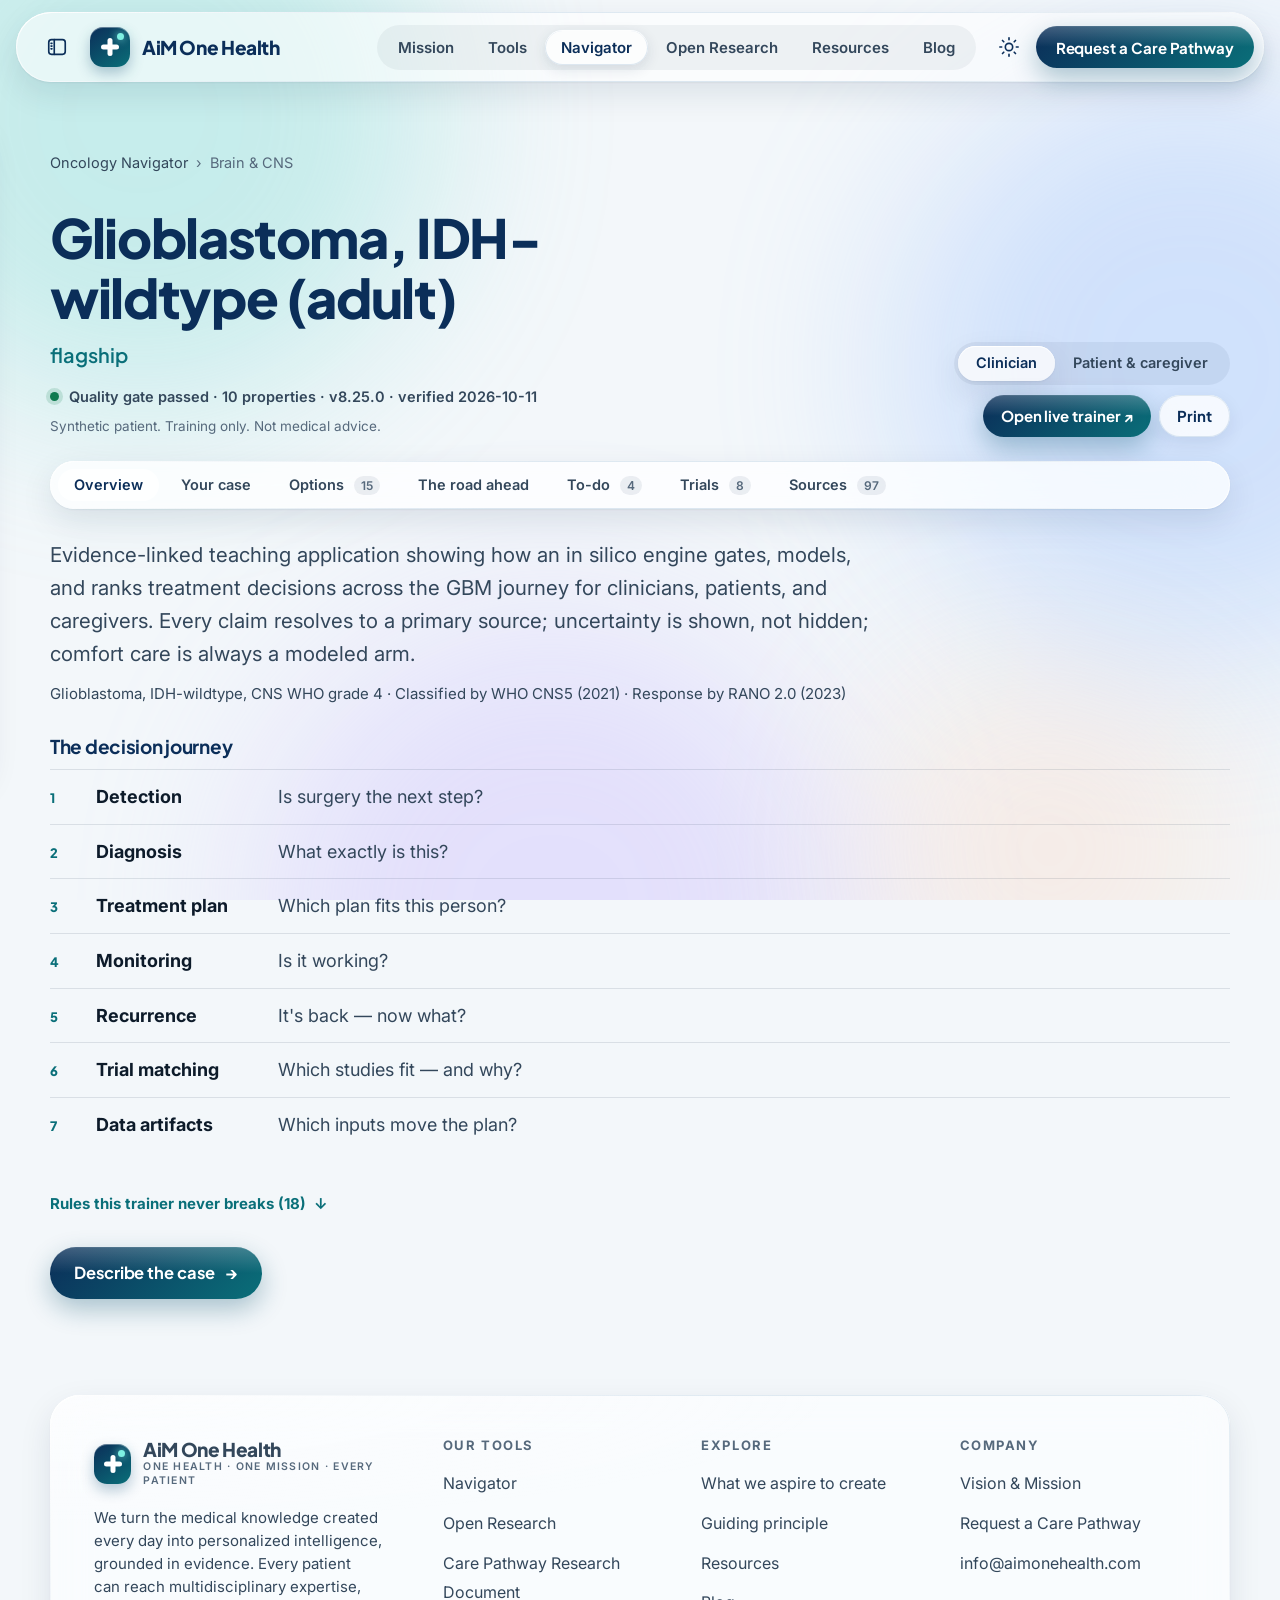
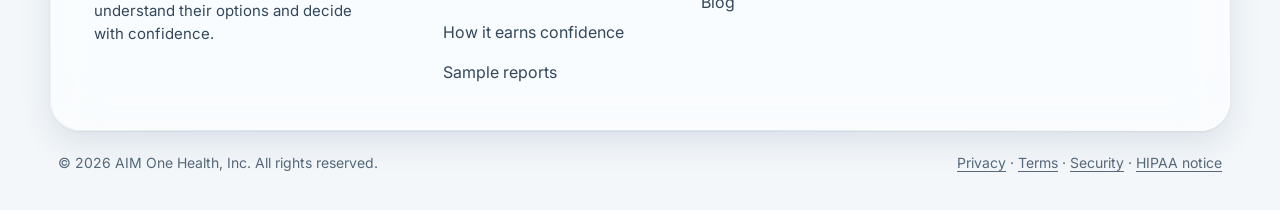
==== commit 0f2fe69c: "Fix guide pages failing to load; refresh offline cache Co-Authored-By: Claude Opus 5.5 <noreply@anth" ====
--- a/trainer.html
+++ b/trainer.html
@@ -122,7 +122,7 @@
 </div>
 </section>
 <section class="t-sec" id="options" hidden>
-<p class="muted read clin-only" style="margin-bottom:16px">${d.specialty ? 'Sorted by whether they fit the case you entered under Your case.' : 'The live trainer ranks these for the case. Here they're sorted by whether they fit what you entered.'}</p>
+<p class="muted read clin-only" style="margin-bottom:16px">${d.specialty ? 'Sorted by whether they fit the case you entered under Your case.' : 'The live trainer ranks these for the case. Here they&#39;re sorted by whether they fit what you entered.'}</p>
 <p class="muted read pat-only" style="margin-bottom:16px">Paths a care team might discuss. “Fits” means the details you entered meet that option's basic requirements. It is not a recommendation.</p>
 ${settings.length > 1 ? `<div class="tabs2 chips" id="settings">${settings.map((s) => `<button class="chip${s === setting ? ' on' : ''}" data-set="${esc(s)}">${esc(s)} <span class="n">${d.arms[s].length}</span></button>`).join('')}</div>` : ''}
 <div class="opts" id="opts"></div>
